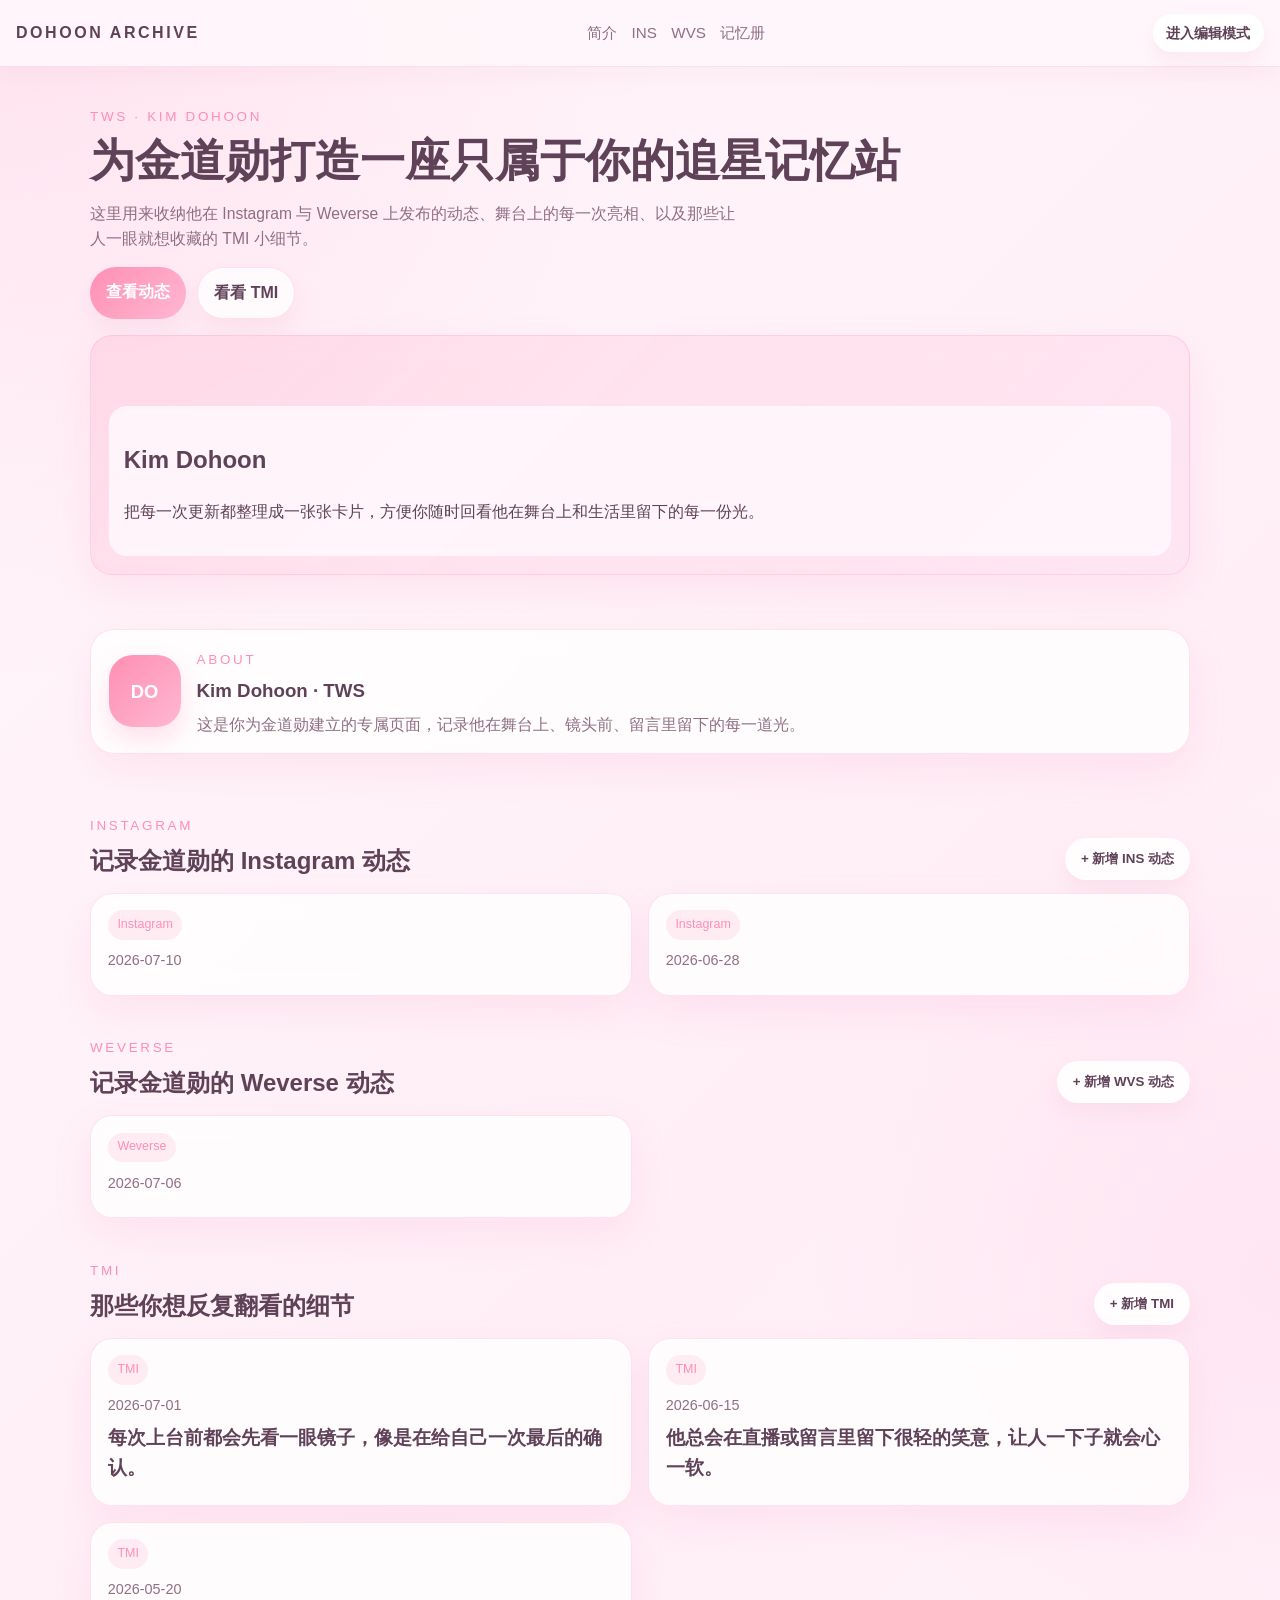
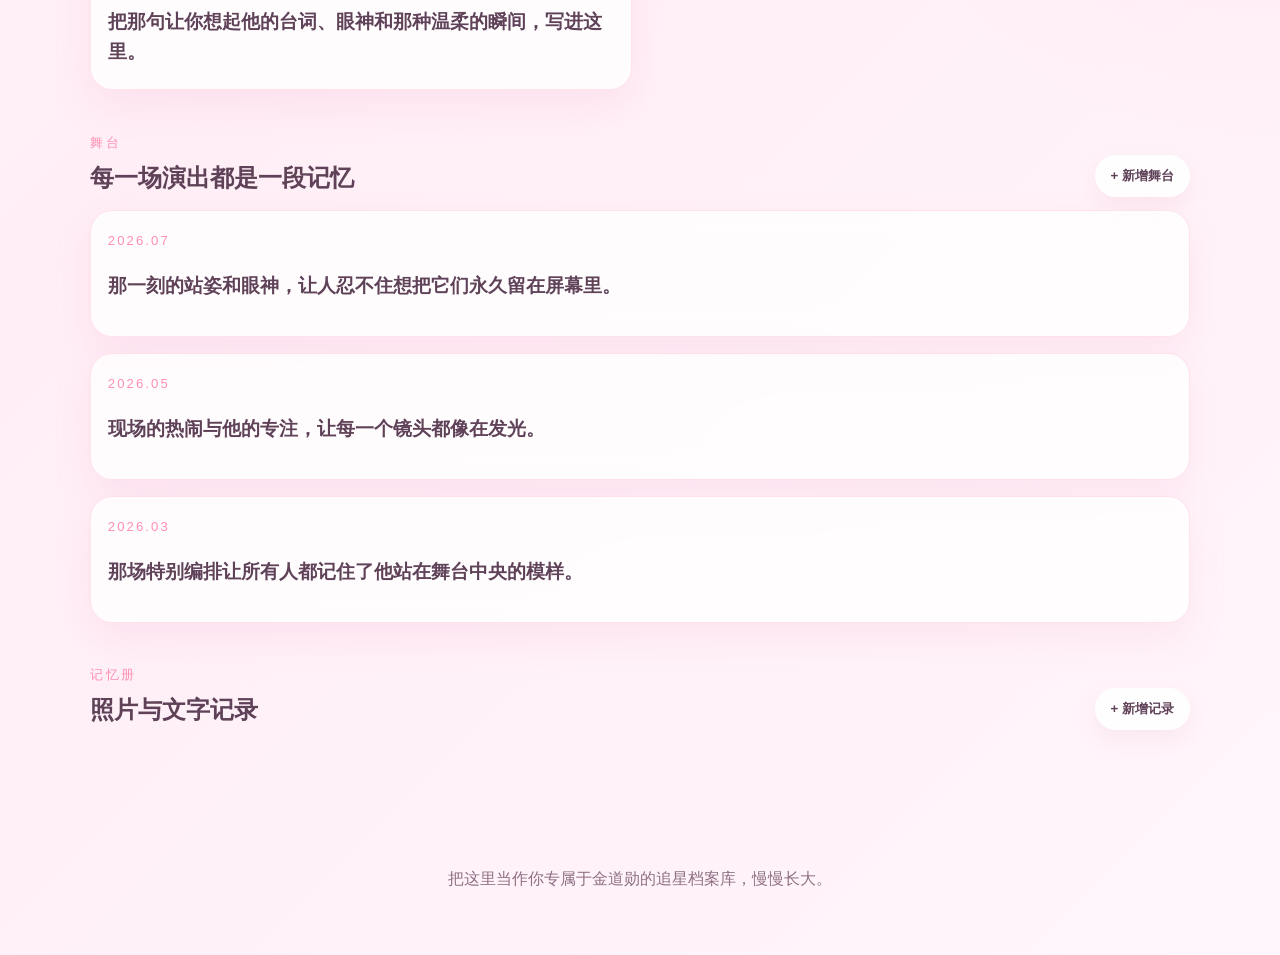
==== index.html @ 6f2866a9 "Add files via upload" ====
<!DOCTYPE html>
<html lang="zh-CN">
  <head>
    <meta charset="UTF-8" />
    <meta name="viewport" content="width=device-width, initial-scale=1.0" />
    <title>Dohoon Archive</title>
    <meta
      name="description"
      content="TWS 金道勋的专属记忆站，记录他的 Instagram、Weverse 动态、TMI 和舞台瞬间。"
    />
    <link rel="stylesheet" href="styles.css" />
  </head>
  <body>
    <header class="topbar">
      <a class="brand" href="#home">DOHOON ARCHIVE</a>
      <nav class="nav-links" aria-label="主导航">
        <a href="#about">简介</a>
        <a href="#ins-posts">INS</a>
        <a href="#wvs-posts">WVS</a>
        <a href="#records">记忆册</a>
      </nav>
      <div class="header-actions">
        <button id="edit-toggle" class="btn small" type="button">进入编辑模式</button>
      </div>
    </header>

    <main id="home">
      <section class="hero">
        <div class="hero-copy">
          <p class="eyebrow" data-edit-key="eyebrow">TWS · Kim Dohoon</p>
          <h1 data-edit-key="heroTitle">为金道勋打造一座只属于你的追星记忆站</h1>
          <p class="hero-text" data-edit-key="heroText">
            这里用来收纳他在 Instagram 与 Weverse 上发布的动态、舞台上的每一次亮相、以及那些让人一眼就想收藏的 TMI 小细节。
          </p>
          <div class="hero-actions">
            <a href="#ins-posts" class="btn btn-primary">查看动态</a>
            <a href="#tmi" class="btn btn-secondary">看看 TMI</a>
          </div>
        </div>
        <div class="hero-card">
          <div class="hero-card-inner">
            <h2 data-edit-key="heroCardTitle">Kim Dohoon</h2>
            <p data-edit-key="heroCardText">把每一次更新都整理成一张张卡片，方便你随时回看他在舞台上和生活里留下的每一份光。</p>
          </div>
        </div>
      </section>

      <section class="section about-section" id="about">
        <article class="about-card" data-type="about" data-index="0">
          <div class="avatar-shell"><span>DO</span></div>
          <div class="about-content">
            <p class="eyebrow">ABOUT</p>
            <h3 data-edit-key="aboutTitle">Kim Dohoon · TWS</h3>
            <p class="about-text" data-edit-key="aboutText">
              这是你为金道勋建立的专属页面，记录他在舞台上、镜头前、留言里留下的每一道光。
            </p>
          </div>
        </article>
      </section>

      <section class="section" id="ins-posts">
        <div class="section-header">
          <div>
            <p class="eyebrow">Instagram</p>
            <h2 data-edit-key="insPostsTitle">记录金道勋的 Instagram 动态</h2>
          </div>
          <button id="add-ins-post-btn" class="mini-btn" type="button">+ 新增 INS 动态</button>
        </div>
        <div id="ins-feed-list" class="card-grid"></div>
      </section>

      <section class="section" id="wvs-posts">
        <div class="section-header">
          <div>
            <p class="eyebrow">Weverse</p>
            <h2 data-edit-key="wvsPostsTitle">记录金道勋的 Weverse 动态</h2>
          </div>
          <button id="add-wvs-post-btn" class="mini-btn" type="button">+ 新增 WVS 动态</button>
        </div>
        <div id="wvs-feed-list" class="card-grid"></div>
      </section>

      <section class="section" id="tmi">
        <div class="section-header">
          <div>
            <p class="eyebrow">TMI</p>
            <h2 data-edit-key="tmiTitle">那些你想反复翻看的细节</h2>
          </div>
          <button id="add-tmi-btn" class="mini-btn" type="button">+ 新增 TMI</button>
        </div>
        <div id="tmi-list" class="card-grid"></div>
      </section>

      <section class="section" id="stage">
        <div class="section-header">
          <div>
            <p class="eyebrow">舞台</p>
            <h2 data-edit-key="stageTitle">每一场演出都是一段记忆</h2>
          </div>
          <button id="add-stage-btn" class="mini-btn" type="button">+ 新增舞台</button>
        </div>
        <div id="stage-list" class="timeline"></div>
      </section>

      <section class="section" id="records">
        <div class="section-header">
          <div>
            <p class="eyebrow">记忆册</p>
            <h2 data-edit-key="recordsTitle">照片与文字记录</h2>
          </div>
          <button id="toggle-record-form-btn" class="mini-btn" type="button">+ 新增记录</button>
        </div>

        <div id="record-form" class="record-form">
          <textarea id="record-text" class="record-textarea" rows="4" placeholder="写下你想记住的文字"></textarea>
          <input id="record-image" class="record-input" type="file" accept="image/*" multiple />
          <button id="save-record-btn" class="btn primary" type="button">保存记录</button>
        </div>

        <div id="records-list" class="record-list"></div>
      </section>
    </main>

    <footer class="footer">
      <p>把这里当作你专属于金道勋的追星档案库，慢慢长大。</p>
    </footer>

    <!-- 详情模态框 -->
    <div id="detail-modal" class="modal">
      <div class="modal-overlay"></div>
      <div class="modal-container">
        <div class="modal-header">
          <h2 id="modal-title"></h2>
          <button id="modal-close" class="modal-close-btn" type="button">&times;</button>
        </div>
        <div class="modal-body" id="modal-body"></div>
        <div class="modal-footer" id="modal-footer">
          <button id="modal-delete-btn" class="btn btn-secondary" type="button" onclick="handleModalDelete()">删除</button>
          <button id="modal-save-btn" class="btn btn-primary" type="button" onclick="handleModalSave()">保存</button>
        </div>
      </div>
    </div>

    <!-- 图片灯箱 -->
    <div id="image-lightbox" class="lightbox">
      <div class="lightbox-overlay"></div>
      <button id="lightbox-close" class="lightbox-close" type="button">&times;</button>
      <button id="lightbox-prev" class="lightbox-nav" type="button" style="left:1rem;">←</button>
      <button id="lightbox-next" class="lightbox-nav" type="button" style="right:1rem;">→</button>
      <div class="lightbox-actions">
        <span id="lightbox-counter" style="color:#fff;font-size:0.85rem;"></span>
        <a id="lightbox-download" class="btn btn-secondary" download="image.png" href="#">↓ 保存原图</a>
      </div>
      <img id="lightbox-img" src="" alt="" />
    </div>

    <script src="script.js"></script>
  </body>
</html>
---- styles.css ----
:root {
  color-scheme: light;
  --bg: #fff7fb;
  --panel: rgba(255, 255, 255, 0.8);
  --text: #5f4258;
  --muted: #8f6f84;
  --accent: #ff8fb3;
  --accent-2: #ffb7d2;
  --border: rgba(255, 143, 179, 0.24);
  --shadow: 0 16px 36px rgba(245, 153, 196, 0.16);
}

* {
  box-sizing: border-box;
}

html {
  scroll-behavior: smooth;
}

body {
  margin: 0;
  font-family: "Segoe UI", "Microsoft YaHei", Arial, sans-serif;
  background:
    radial-gradient(circle at top left, rgba(255, 190, 218, 0.35), transparent 24%),
    radial-gradient(circle at right center, rgba(255, 218, 236, 0.5), transparent 26%),
    linear-gradient(135deg, #fff7fb 0%, #ffeef6 50%, #fff6fb 100%);
  color: var(--text);
  line-height: 1.6;
  min-height: 100vh;
}

img {
  max-width: 100%;
  display: block;
}

.topbar {
  position: sticky;
  top: 0;
  z-index: 20;
  display: flex;
  justify-content: space-between;
  align-items: center;
  padding: 0.9rem 1rem;
  backdrop-filter: blur(18px);
  background: rgba(255, 247, 251, 0.9);
  border-bottom: 1px solid var(--border);
  box-shadow: 0 8px 24px rgba(229, 170, 200, 0.12);
}

.brand {
  font-size: 1rem;
  font-weight: 700;
  text-decoration: none;
  color: var(--text);
  letter-spacing: 0.16em;
  text-transform: uppercase;
}

.header-actions {
  display: flex;
  gap: 0.6rem;
  align-items: center;
  flex-wrap: wrap;
}

.nav-links {
  display: flex;
  gap: 0.9rem;
  align-items: center;
  flex-wrap: wrap;
}

.nav-links a {
  color: var(--muted);
  text-decoration: none;
  font-size: 0.95rem;
}

.nav-links a:hover {
  color: var(--accent);
}

main {
  width: min(1100px, calc(100% - 1.2rem));
  margin: 0 auto;
  padding: 1rem 0 3.5rem;
}

.hero {
  display: grid;
  grid-template-columns: 1.25fr 0.75fr;
  gap: 1rem;
  align-items: center;
  padding: 1.2rem 0 1.8rem;
}

.hero-copy h1 {
  font-size: clamp(1.8rem, 4.5vw, 2.8rem);
  line-height: 1.1;
  margin: 0.2rem 0 0.8rem;
}

.hero-text {
  color: var(--muted);
  max-width: 650px;
  font-size: 0.98rem;
}

.eyebrow {
  display: inline-block;
  margin: 0 0 0.35rem;
  color: var(--accent);
  font-size: 0.84rem;
  letter-spacing: 0.2em;
  text-transform: uppercase;
}

.hero-actions {
  display: flex;
  gap: 0.7rem;
  margin-top: 1rem;
  flex-wrap: wrap;
}

.btn,
.mini-btn {
  border: 0;
  cursor: pointer;
  display: inline-block;
  padding: 0.75rem 1rem;
  border-radius: 999px;
  text-decoration: none;
  font-weight: 600;
  transition: transform 0.2s ease, box-shadow 0.2s ease;
  color: var(--text);
  background: rgba(255, 255, 255, 0.9);
  box-shadow: 0 10px 20px rgba(232, 161, 194, 0.16);
}

.btn:hover,
.mini-btn:hover {
  transform: translateY(-2px);
}

.btn.primary,
.btn-primary {
  background: linear-gradient(135deg, var(--accent), var(--accent-2));
  color: white;
}

.btn.secondary,
.btn-secondary {
  background: rgba(255, 255, 255, 0.75);
  border: 1px solid var(--border);
}

.btn.small {
  padding: 0.58rem 0.85rem;
  font-size: 0.9rem;
}

.hero-card,
.card,
.timeline-item,
.record-card,
.record-form {
  border: 1px solid var(--border);
  border-radius: 22px;
  background: var(--panel);
  box-shadow: var(--shadow);
  backdrop-filter: blur(14px);
}

.hero-card {
  padding: 1.1rem;
  min-height: 240px;
  display: flex;
  align-items: end;
  background: linear-gradient(135deg, rgba(255, 143, 179, 0.2), rgba(255, 201, 227, 0.25));
}

.hero-card-inner {
  padding: 0.95rem;
  border-radius: 18px;
  background: rgba(255, 247, 251, 0.9);
  width: 100%;
}

.status,
.status-pill {
  color: var(--accent);
  font-size: 0.78rem;
  letter-spacing: 0.16em;
  text-transform: uppercase;
}

.section {
  padding: 1.2rem 0;
}

.about-section {
  margin: 0.4rem 0 1.2rem;
}

.about-card {
  border: 1px solid var(--border);
  border-radius: 24px;
  background: var(--panel);
  box-shadow: var(--shadow);
  backdrop-filter: blur(14px);
  padding: 1rem 1.1rem;
}

.about-card {
  display: flex;
  gap: 1rem;
  align-items: center;
}

.avatar-shell {
  width: 72px;
  height: 72px;
  border-radius: 24px;
  display: grid;
  place-items: center;
  font-weight: 700;
  font-size: 1.15rem;
  color: white;
  background: linear-gradient(135deg, var(--accent), var(--accent-2));
  box-shadow: 0 12px 24px rgba(255, 143, 179, 0.25);
}

.about-content h3 {
  margin: 0 0 0.35rem;
}

.about-text {
  margin: 0;
  color: var(--muted);
}

.section-header {
  display: flex;
  justify-content: space-between;
  align-items: end;
  margin-bottom: 0.8rem;
  gap: 0.8rem;
}

.section-header h2 {
  margin: 0;
}

.card-grid {
  display: grid;
  grid-template-columns: repeat(3, minmax(0, 1fr));
  gap: 1rem;
}

.card {
  padding: 1rem 1.05rem;
}

.card h3 {
  margin-top: 0;
  margin-bottom: 0.4rem;
}

.card p {
  margin: 0;
  color: var(--muted);
}

.post-label {
  display: inline-block;
  margin-bottom: 0.6rem;
  padding: 0.3rem 0.6rem;
  border-radius: 999px;
  font-size: 0.78rem;
  background: rgba(255, 143, 179, 0.15);
  color: var(--accent);
}

.post-meta {
  color: var(--muted);
  font-size: 0.9rem;
  margin-bottom: 0.35rem;
}

.timeline {
  display: grid;
  gap: 1rem;
}

.timeline-item {
  padding: 1rem 1.05rem;
}

.timeline-date {
  color: var(--accent);
  font-size: 0.82rem;
  letter-spacing: 0.16em;
  text-transform: uppercase;
}

.record-form {
  display: none;
  flex-direction: column;
  gap: 0.7rem;
  padding: 0.9rem;
  margin-bottom: 0.8rem;
}

.record-form.active {
  display: flex;
}

.record-input,
.record-textarea {
  width: 100%;
  border: 1px solid var(--border);
  border-radius: 14px;
  padding: 0.7rem 0.8rem;
  font: inherit;
  color: var(--text);
  background: rgba(255, 255, 255, 0.82);
}

.record-textarea {
  min-height: 90px;
  resize: vertical;
}

.record-list {
  display: grid;
  gap: 0.9rem;
}

.record-card {
  padding: 0.9rem;
  display: flex;
  flex-direction: column;
  gap: 0.7rem;
}

.record-card img {
  width: 100%;
  height: 220px;
  object-fit: cover;
  border-radius: 16px;
}

.record-placeholder {
  width: 100%;
  height: 220px;
  border-radius: 16px;
  display: grid;
  place-items: center;
  background: linear-gradient(135deg, rgba(255, 143, 179, 0.16), rgba(255, 218, 235, 0.24));
  color: var(--muted);
}

.record-meta {
  color: var(--muted);
  font-size: 0.85rem;
}

.footer {
  padding: 2rem 1rem 3rem;
  text-align: center;
  color: var(--muted);
}

.edit-mode [contenteditable="true"] {
  outline: 1px dashed rgba(255, 143, 179, 0.45);
  border-radius: 10px;
  padding: 0.2rem 0.35rem;
  background: rgba(255, 255, 255, 0.45);
}

/* ===== 卡片可点击 & 悬浮 ===== */
.card,
.timeline-item,
.record-card,
.about-card {
  position: relative;
  cursor: pointer;
  touch-action: manipulation;
  -webkit-tap-highlight-color: transparent;
  transition: transform 0.2s ease, box-shadow 0.2s ease;
}

/* 卡片内图片不拦截点击 */
.card-thumb,
.card img,
.timeline-item img,
.record-card img {
  pointer-events: none;
}

.card:hover,
.timeline-item:hover,
.record-card:hover,
.about-card:hover {
  transform: translateY(-3px);
  box-shadow: 0 20px 40px rgba(245, 153, 196, 0.22);
}

/* 卡片内缩略图 */
.card-thumb {
  width: 100%;
  height: 140px;
  object-fit: cover;
  border-radius: 14px;
  margin-bottom: 0.6rem;
}

/* 卡片内链接标记 */
.card-link-badge {
  display: inline-flex;
  align-items: center;
  gap: 0.3rem;
  color: var(--accent);
  font-size: 0.8rem;
  margin-top: 0.35rem;
}

/* ===== 模态框 ===== */
.modal {
  display: none;
  position: fixed;
  inset: 0;
  z-index: 1000;
  align-items: center;
  justify-content: center;
}

.modal.active {
  display: flex;
}

.modal-overlay {
  position: absolute;
  inset: 0;
  background: rgba(90, 60, 80, 0.35);
  z-index: 0;
}

.modal-container {
  position: relative;
  z-index: 1;
  width: min(600px, calc(100vw - 2rem));
  max-height: 85vh;
  overflow-y: auto;
  -webkit-overflow-scrolling: touch;
  background: var(--panel);
  border: 1px solid var(--border);
  border-radius: 24px;
  box-shadow: 0 24px 56px rgba(180, 120, 150, 0.3);
  padding: 1.5rem 1.6rem;
  animation: modalIn 0.25s ease;
}

@keyframes modalIn {
  from {
    opacity: 0;
    transform: translateY(24px);
  }
  to {
    opacity: 1;
    transform: translateY(0);
  }
}

.modal-header {
  display: flex;
  justify-content: space-between;
  align-items: center;
  margin-bottom: 1.1rem;
}

.modal-header h2 {
  margin: 0;
  font-size: 1.25rem;
}

.modal-close-btn {
  width: 36px;
  height: 36px;
  border: 0;
  border-radius: 50%;
  background: rgba(255, 143, 179, 0.12);
  color: var(--text);
  font-size: 1.3rem;
  cursor: pointer;
  display: grid;
  place-items: center;
  transition: background 0.15s;
}

.modal-close-btn:hover {
  background: rgba(255, 143, 179, 0.25);
}

.modal-body {
  display: flex;
  flex-direction: column;
  gap: 0.85rem;
}

.modal-field {
  display: flex;
  flex-direction: column;
  gap: 0.3rem;
}

.modal-field label {
  font-size: 0.82rem;
  font-weight: 600;
  color: var(--muted);
  text-transform: uppercase;
  letter-spacing: 0.06em;
}

.modal-field input,
.modal-field textarea,
.modal-field select {
  width: 100%;
  border: 1px solid var(--border);
  border-radius: 12px;
  padding: 0.65rem 0.8rem;
  font: inherit;
  font-size: 0.95rem;
  color: var(--text);
  background: rgba(255, 255, 255, 0.82);
  transition: border-color 0.15s;
}

.modal-field input:focus,
.modal-field textarea:focus {
  outline: none;
  border-color: var(--accent);
}

.modal-field textarea {
  min-height: 90px;
  resize: vertical;
}

.modal-field .field-value {
  padding: 0.5rem 0;
  color: var(--text);
  line-height: 1.7;
}

.modal-field .field-value a {
  color: var(--accent);
  word-break: break-all;
}

.modal-image-preview {
  width: 100%;
  max-height: 320px;
  object-fit: cover;
  border-radius: 16px;
  margin-top: 0.3rem;
}

.modal-image-placeholder {
  width: 100%;
  height: 140px;
  border-radius: 16px;
  display: grid;
  place-items: center;
  background: linear-gradient(135deg, rgba(255, 143, 179, 0.1), rgba(255, 218, 235, 0.18));
  color: var(--muted);
  font-size: 0.9rem;
}

.modal-footer {
  display: flex;
  justify-content: flex-end;
  gap: 0.8rem;
  margin-top: 1.3rem;
  padding: 1rem 0 0.5rem;
  border-top: 1px solid var(--border);
  position: sticky;
  bottom: 0;
  background: var(--panel);
  z-index: 2;
}

.modal-footer .btn {
  min-height: 44px;
  min-width: 80px;
  font-size: 1rem;
  touch-action: manipulation;
}

.modal-footer.hidden {
  display: none;
}
  .hero,
  .about-section {
    grid-template-columns: 1fr;
  }

  .card-grid {
    grid-template-columns: repeat(2, minmax(0, 1fr));
  }
}

@media (max-width: 640px) {
  .topbar,
  .section-header {
    flex-direction: column;
    align-items: flex-start;
  }

  .header-actions,
  .hero-actions {
    width: 100%;
  }

  .nav-links {
    width: 100%;
    justify-content: space-between;
  }

  .card-grid {
    grid-template-columns: 1fr;
  }

  .about-card {
    flex-direction: column;
    align-items: flex-start;
  }

  .record-card img,
  .record-placeholder {
    height: 180px;
  }
}

/* 卡片图片计数 */
.img-count {
  position: absolute;
  top: 0.5rem;
  right: 0.5rem;
  background: rgba(0,0,0,0.55);
  color: #fff;
  font-size: 0.72rem;
  padding: 0.2rem 0.55rem;
  border-radius: 999px;
  z-index: 2;
}

/* ===== 图片轮播 ===== */
.carousel {
  position: relative;
  overflow: hidden;
  border-radius: 16px;
  margin-bottom: 0.3rem;
}

.carousel-track {
  display: flex;
  transition: transform 0.3s ease;
}

.carousel-slide {
  min-width: 100%;
  max-height: 400px;
  object-fit: contain;
  background: rgba(0,0,0,0.03);
  cursor: zoom-in;
}

.carousel-controls {
  display: flex;
  align-items: center;
  justify-content: center;
  gap: 0.8rem;
  padding: 0.5rem 0;
}

.carousel-btn {
  background: var(--panel);
  border: 1px solid var(--border);
  border-radius: 50%;
  width: 32px;
  height: 32px;
  cursor: pointer;
  font-size: 1rem;
  display: grid;
  place-items: center;
  color: var(--text);
}

.carousel-btn:hover {
  background: var(--accent);
  color: #fff;
}

.carousel-dots {
  display: flex;
  gap: 0.4rem;
}

.carousel-dot {
  width: 8px;
  height: 8px;
  border-radius: 50%;
  background: var(--border);
  cursor: pointer;
  transition: background 0.2s;
}

.carousel-dot.active {
  background: var(--accent);
}

.carousel-counter {
  text-align: center;
  font-size: 0.8rem;
  color: var(--muted);
  padding-bottom: 0.3rem;
}

/* 编辑模式 — 已有图片缩略图 */
.modal-existing-imgs {
  display: flex;
  flex-wrap: wrap;
  gap: 0.5rem;
  margin-top: 0.3rem;
}

.existing-img-wrap {
  position: relative;
  width: 80px;
  height: 80px;
  border-radius: 10px;
  overflow: hidden;
}

.existing-thumb {
  width: 100%;
  height: 100%;
  object-fit: cover;
}

.remove-img-btn {
  position: absolute;
  top: -2px;
  right: -2px;
  width: 22px;
  height: 22px;
  border-radius: 50%;
  background: rgba(255,60,60,0.85);
  color: #fff;
  border: 0;
  font-size: 0.85rem;
  cursor: pointer;
  display: grid;
  place-items: center;
  line-height: 1;
}

/* ===== 图片灯箱 ===== */
.lightbox {
  display: none;
  position: fixed;
  inset: 0;
  z-index: 2000;
  align-items: center;
  justify-content: center;
}

.lightbox.active {
  display: flex;
}

.lightbox-overlay {
  position: absolute;
  inset: 0;
  background: rgba(0, 0, 0, 0.85);
  cursor: pointer;
}

.lightbox img {
  position: relative;
  max-width: 90vw;
  max-height: 85vh;
  object-fit: contain;
  border-radius: 12px;
  z-index: 1;
}

.lightbox-close {
  position: absolute;
  top: 1rem;
  right: 1.5rem;
  z-index: 2;
  background: rgba(255, 255, 255, 0.15);
  border: 0;
  color: #fff;
  font-size: 2rem;
  width: 44px;
  height: 44px;
  border-radius: 50%;
  cursor: pointer;
  display: grid;
  place-items: center;
}

.lightbox-close:hover {
  background: rgba(255, 255, 255, 0.3);
}

.lightbox-actions {
  position: absolute;
  bottom: 1.5rem;
  z-index: 2;
  display: flex;
  gap: 0.5rem;
}

.lightbox-actions .btn {
  font-size: 0.85rem;
  padding: 0.5rem 1rem;
  color: #fff;
  background: rgba(255, 255, 255, 0.15);
  border: 1px solid rgba(255, 255, 255, 0.25);
}

.lightbox-actions .btn:hover {
  background: rgba(255, 255, 255, 0.3);
}

.lightbox-nav {
  position: absolute;
  top: 50%;
  transform: translateY(-50%);
  z-index: 2;
  background: rgba(255, 255, 255, 0.12);
  border: 0;
  color: #fff;
  font-size: 1.6rem;
  width: 44px;
  height: 44px;
  border-radius: 50%;
  cursor: pointer;
  display: grid;
  place-items: center;
}

.lightbox-nav:hover {
  background: rgba(255, 255, 255, 0.3);
}

/* 模态框图片可点击 */
.modal-image-preview {
  cursor: zoom-in;
  transition: opacity 0.15s;
}

.modal-image-preview:hover {
  opacity: 0.85;
}
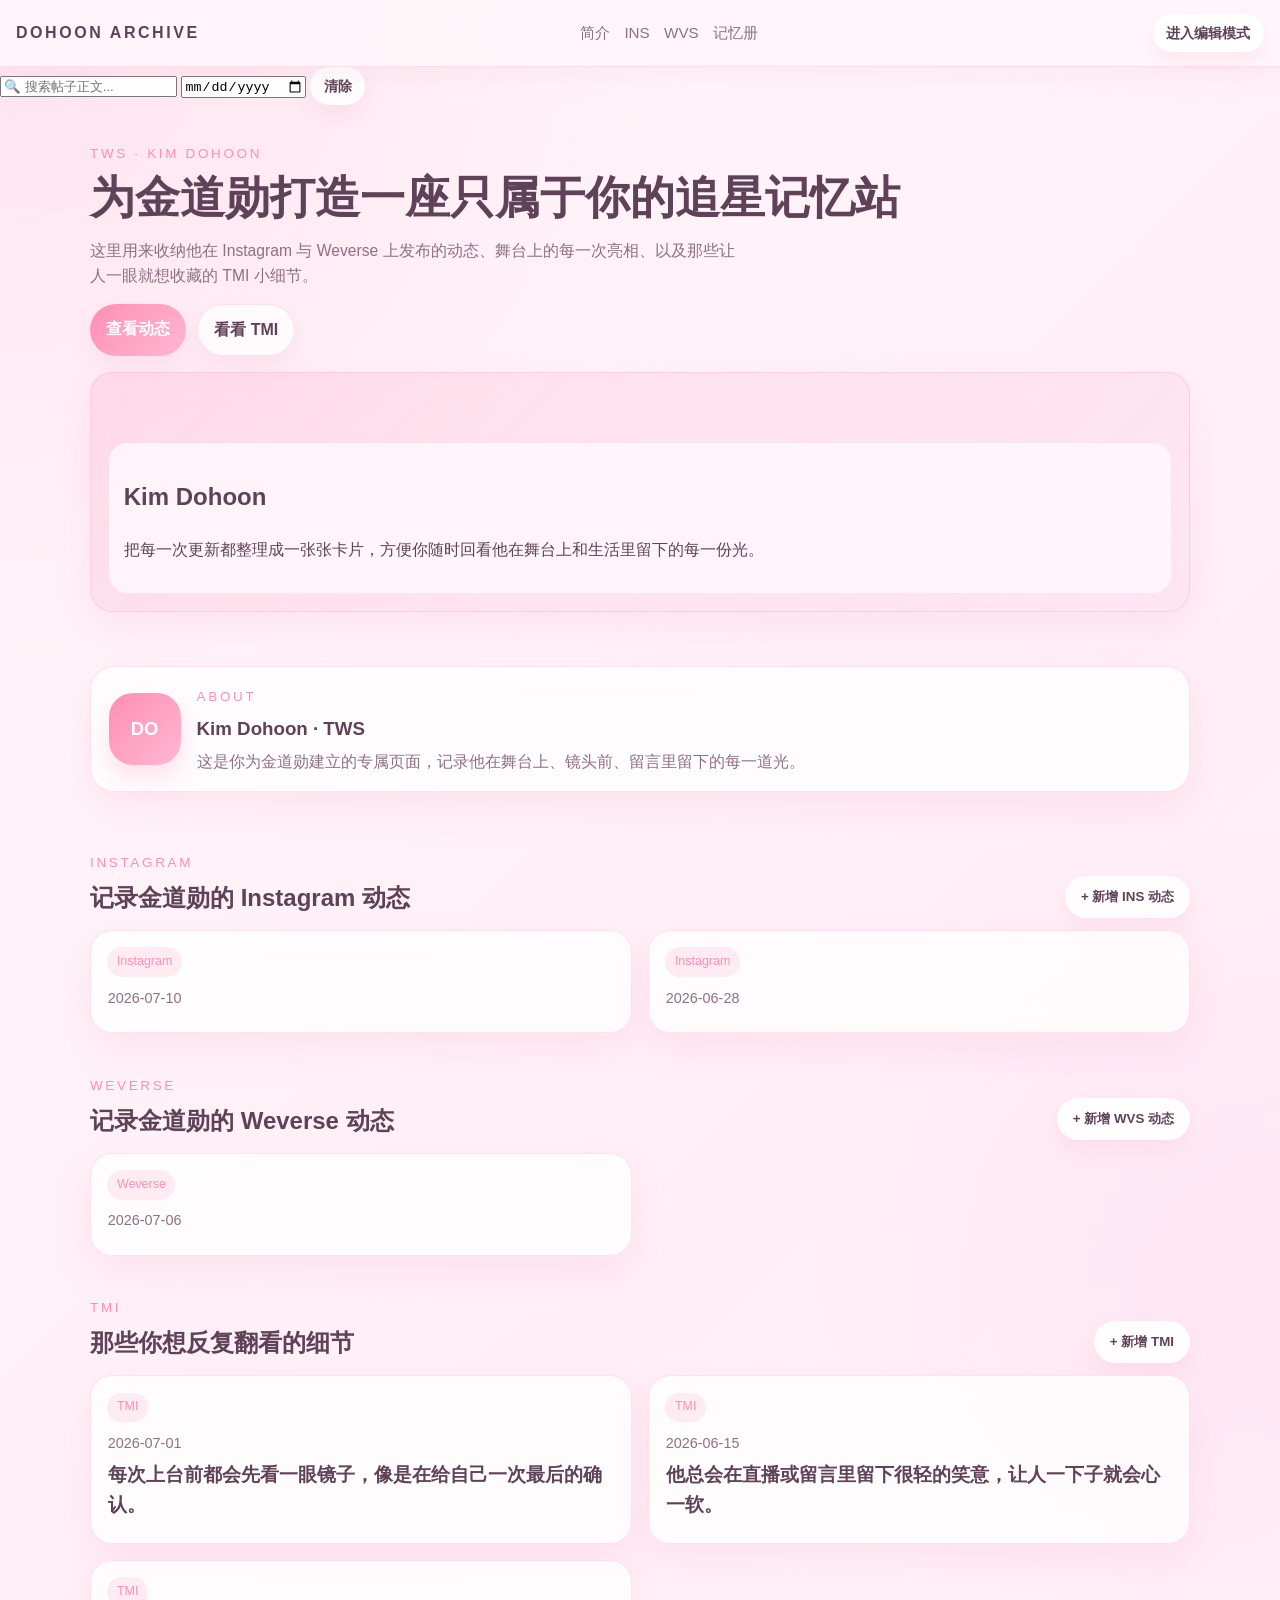
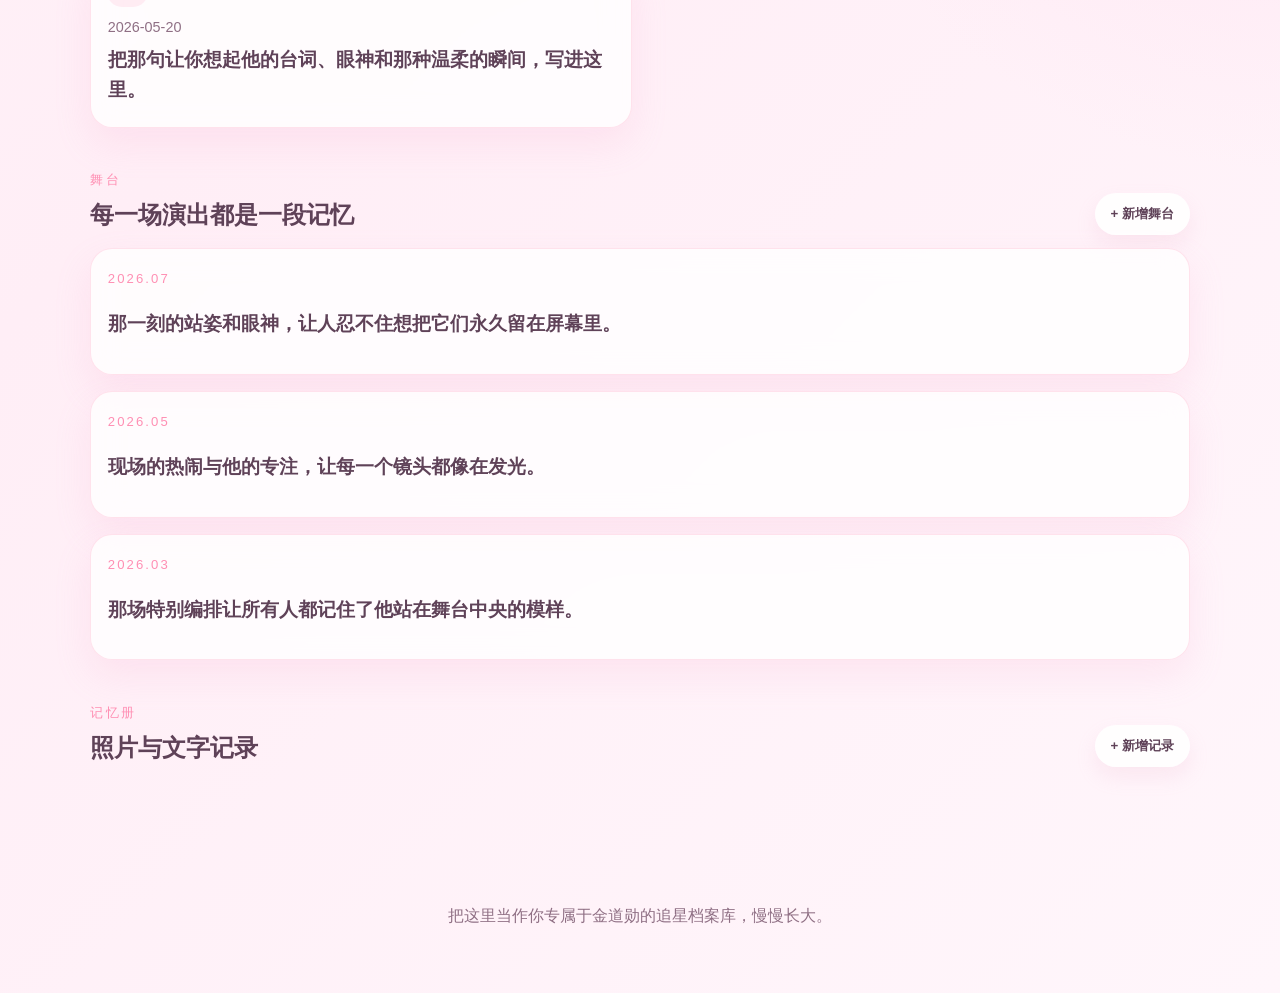
==== commit 359de856: "index.html" ====
--- a/index.html
+++ b/index.html
@@ -14,15 +14,24 @@
     <header class="topbar">
       <a class="brand" href="#home">DOHOON ARCHIVE</a>
       <nav class="nav-links" aria-label="主导航">
-        <a href="#about">简介</a>
-        <a href="#ins-posts">INS</a>
-        <a href="#wvs-posts">WVS</a>
-        <a href="#records">记忆册</a>
+        <a class="nav-fixed" href="#about">简介</a>
+        <a class="nav-fixed" href="#ins-posts">INS</a>
+        <a class="nav-fixed" href="#wvs-posts">WVS</a>
+        <a class="nav-fixed" href="#records">记忆册</a>
+        <span id="nav-custom"></span>
       </nav>
       <div class="header-actions">
         <button id="edit-toggle" class="btn small" type="button">进入编辑模式</button>
       </div>
     </header>
+
+    <div class="search-bar">
+      <div class="search-inner">
+        <input type="text" id="search-input" class="search-input" placeholder="🔍 搜索帖子正文...">
+        <input type="date" id="search-date" class="search-date">
+        <button id="search-clear" class="btn small" type="button">清除</button>
+      </div>
+    </div>
 
     <main id="home">
       <section class="hero">
@@ -45,11 +54,11 @@
         </div>
       </section>
 
-      <section class="section about-section" id="about">
+      <section class="section about-section" id="about" data-section-key="about">
         <article class="about-card" data-type="about" data-index="0">
           <div class="avatar-shell"><span>DO</span></div>
           <div class="about-content">
-            <p class="eyebrow">ABOUT</p>
+            <p class="eyebrow" data-edit-key="aboutEyebrow">ABOUT</p>
             <h3 data-edit-key="aboutTitle">Kim Dohoon · TWS</h3>
             <p class="about-text" data-edit-key="aboutText">
               这是你为金道勋建立的专属页面，记录他在舞台上、镜头前、留言里留下的每一道光。
@@ -58,10 +67,10 @@
         </article>
       </section>
 
-      <section class="section" id="ins-posts">
+      <section class="section" id="ins-posts" data-section-key="insPosts">
         <div class="section-header">
           <div>
-            <p class="eyebrow">Instagram</p>
+            <p class="eyebrow" data-edit-key="insEyebrow">Instagram</p>
             <h2 data-edit-key="insPostsTitle">记录金道勋的 Instagram 动态</h2>
           </div>
           <button id="add-ins-post-btn" class="mini-btn" type="button">+ 新增 INS 动态</button>
@@ -69,10 +78,10 @@
         <div id="ins-feed-list" class="card-grid"></div>
       </section>
 
-      <section class="section" id="wvs-posts">
+      <section class="section" id="wvs-posts" data-section-key="wvsPosts">
         <div class="section-header">
           <div>
-            <p class="eyebrow">Weverse</p>
+            <p class="eyebrow" data-edit-key="wvsEyebrow">Weverse</p>
             <h2 data-edit-key="wvsPostsTitle">记录金道勋的 Weverse 动态</h2>
           </div>
           <button id="add-wvs-post-btn" class="mini-btn" type="button">+ 新增 WVS 动态</button>
@@ -80,10 +89,10 @@
         <div id="wvs-feed-list" class="card-grid"></div>
       </section>
 
-      <section class="section" id="tmi">
+      <section class="section" id="tmi" data-section-key="tmiItems">
         <div class="section-header">
           <div>
-            <p class="eyebrow">TMI</p>
+            <p class="eyebrow" data-edit-key="tmiEyebrow">TMI</p>
             <h2 data-edit-key="tmiTitle">那些你想反复翻看的细节</h2>
           </div>
           <button id="add-tmi-btn" class="mini-btn" type="button">+ 新增 TMI</button>
@@ -91,10 +100,10 @@
         <div id="tmi-list" class="card-grid"></div>
       </section>
 
-      <section class="section" id="stage">
+      <section class="section" id="stage" data-section-key="stageItems">
         <div class="section-header">
           <div>
-            <p class="eyebrow">舞台</p>
+            <p class="eyebrow" data-edit-key="stageEyebrow">舞台</p>
             <h2 data-edit-key="stageTitle">每一场演出都是一段记忆</h2>
           </div>
           <button id="add-stage-btn" class="mini-btn" type="button">+ 新增舞台</button>
@@ -102,10 +111,10 @@
         <div id="stage-list" class="timeline"></div>
       </section>
 
-      <section class="section" id="records">
+      <section class="section" id="records" data-section-key="records">
         <div class="section-header">
           <div>
-            <p class="eyebrow">记忆册</p>
+            <p class="eyebrow" data-edit-key="recordsEyebrow">记忆册</p>
             <h2 data-edit-key="recordsTitle">照片与文字记录</h2>
           </div>
           <button id="toggle-record-form-btn" class="mini-btn" type="button">+ 新增记录</button>
@@ -119,10 +128,18 @@
 
         <div id="records-list" class="record-list"></div>
       </section>
+
+      <!-- 自定义区块 -->
+      <div id="custom-sections"></div>
+
+      <!-- 新增区域按钮（编辑模式可见） -->
+      <div id="cs-actions" class="cs-actions" style="display:none;">
+        <button id="add-section-btn" class="btn btn-primary" type="button">+ 新增区域</button>
+      </div>
     </main>
 
     <footer class="footer">
-      <p>把这里当作你专属于金道勋的追星档案库，慢慢长大。</p>
+      <p data-edit-key="footerText">把这里当作你专属于金道勋的追星档案库，慢慢长大。</p>
     </footer>
 
     <!-- 详情模态框 -->
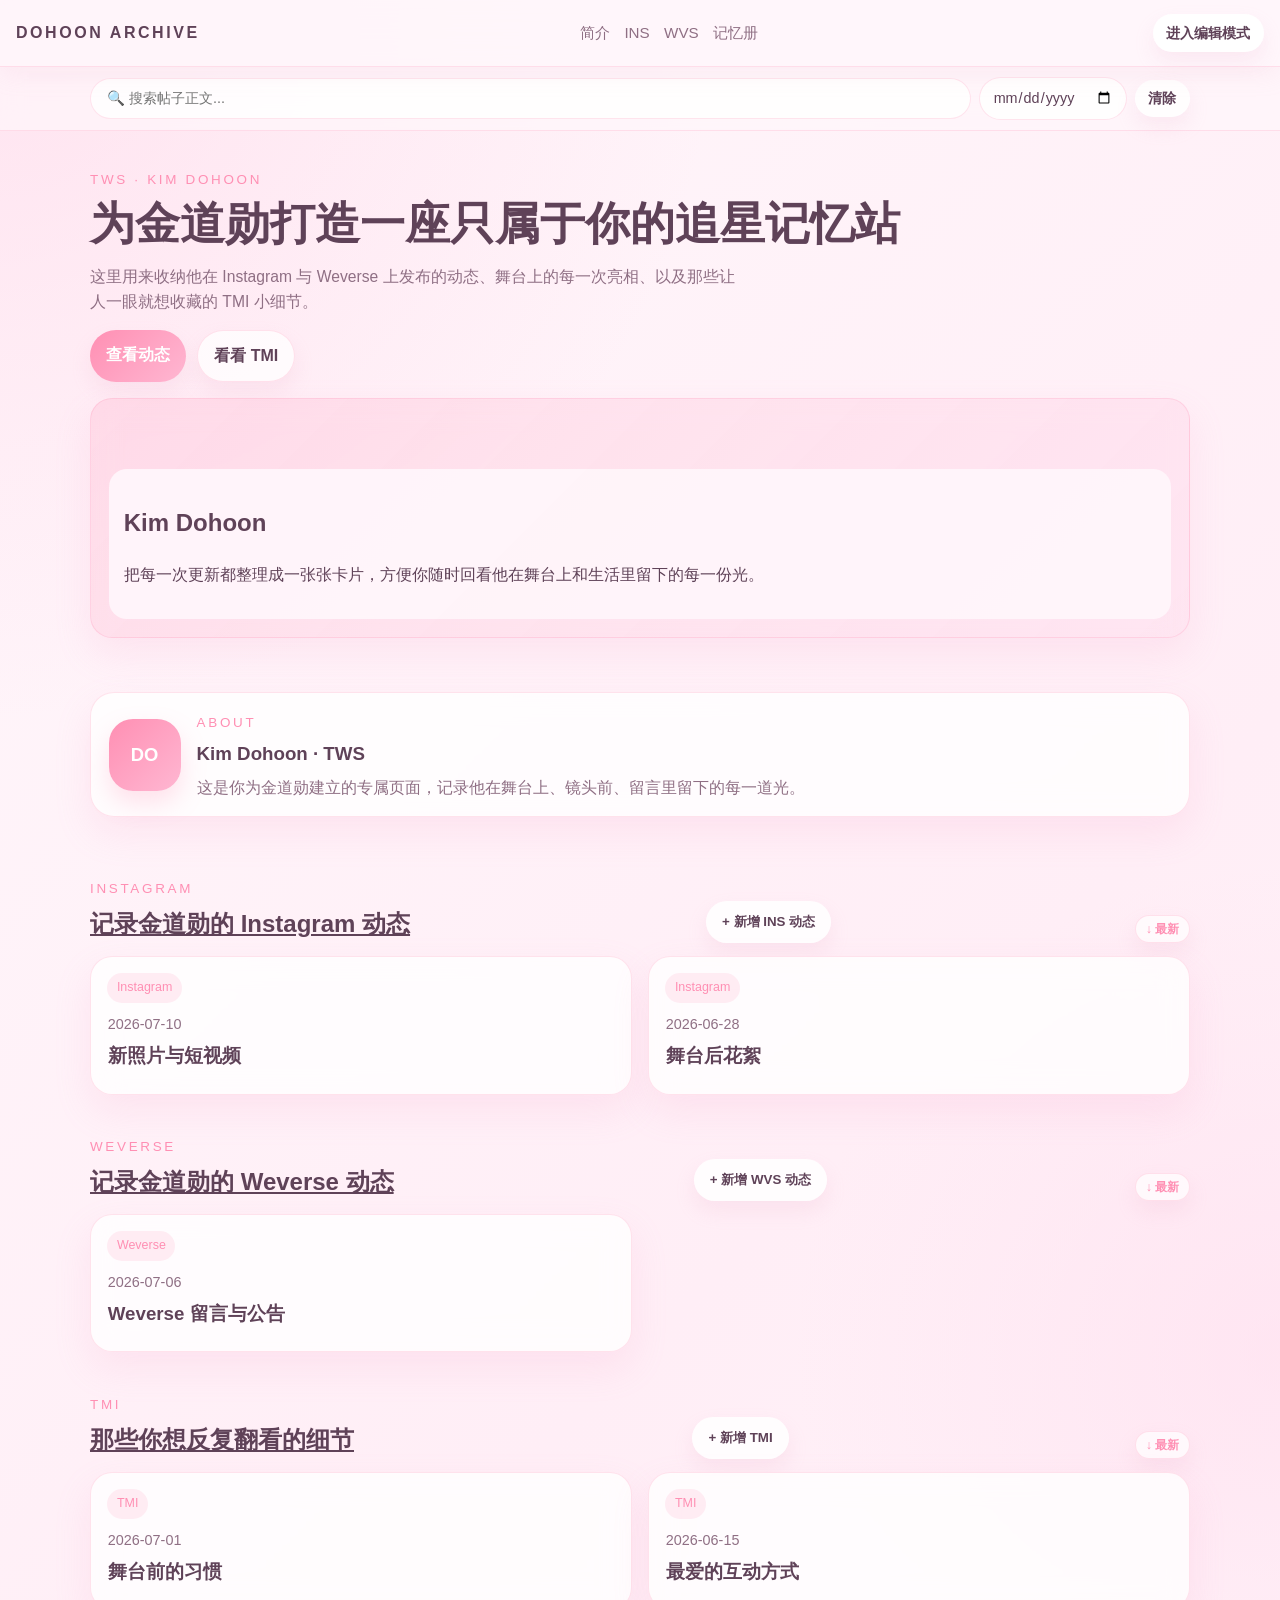
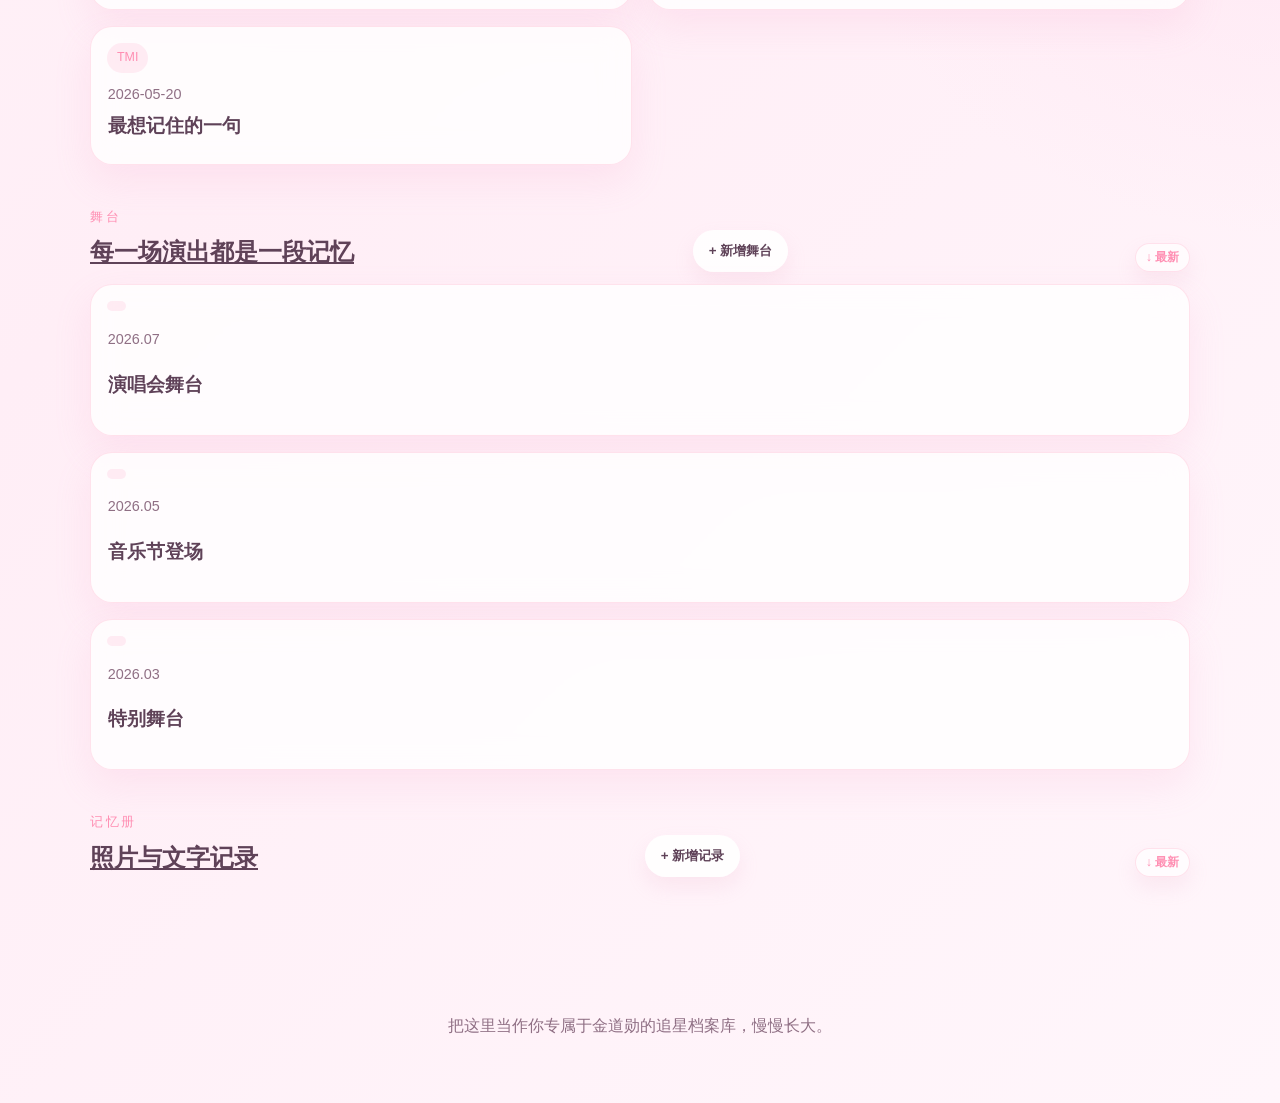
==== commit 38b5415c: "v3: search, sort, sections, posts page" ====
--- a/index.html
+++ b/index.html
@@ -1,176 +1,176 @@
-<!DOCTYPE html>
-<html lang="zh-CN">
-  <head>
-    <meta charset="UTF-8" />
-    <meta name="viewport" content="width=device-width, initial-scale=1.0" />
-    <title>Dohoon Archive</title>
-    <meta
-      name="description"
-      content="TWS 金道勋的专属记忆站，记录他的 Instagram、Weverse 动态、TMI 和舞台瞬间。"
-    />
-    <link rel="stylesheet" href="styles.css" />
-  </head>
-  <body>
-    <header class="topbar">
-      <a class="brand" href="#home">DOHOON ARCHIVE</a>
-      <nav class="nav-links" aria-label="主导航">
-        <a class="nav-fixed" href="#about">简介</a>
-        <a class="nav-fixed" href="#ins-posts">INS</a>
-        <a class="nav-fixed" href="#wvs-posts">WVS</a>
-        <a class="nav-fixed" href="#records">记忆册</a>
-        <span id="nav-custom"></span>
-      </nav>
-      <div class="header-actions">
-        <button id="edit-toggle" class="btn small" type="button">进入编辑模式</button>
-      </div>
-    </header>
-
-    <div class="search-bar">
-      <div class="search-inner">
-        <input type="text" id="search-input" class="search-input" placeholder="🔍 搜索帖子正文...">
-        <input type="date" id="search-date" class="search-date">
-        <button id="search-clear" class="btn small" type="button">清除</button>
-      </div>
-    </div>
-
-    <main id="home">
-      <section class="hero">
-        <div class="hero-copy">
-          <p class="eyebrow" data-edit-key="eyebrow">TWS · Kim Dohoon</p>
-          <h1 data-edit-key="heroTitle">为金道勋打造一座只属于你的追星记忆站</h1>
-          <p class="hero-text" data-edit-key="heroText">
-            这里用来收纳他在 Instagram 与 Weverse 上发布的动态、舞台上的每一次亮相、以及那些让人一眼就想收藏的 TMI 小细节。
-          </p>
-          <div class="hero-actions">
-            <a href="#ins-posts" class="btn btn-primary">查看动态</a>
-            <a href="#tmi" class="btn btn-secondary">看看 TMI</a>
-          </div>
-        </div>
-        <div class="hero-card">
-          <div class="hero-card-inner">
-            <h2 data-edit-key="heroCardTitle">Kim Dohoon</h2>
-            <p data-edit-key="heroCardText">把每一次更新都整理成一张张卡片，方便你随时回看他在舞台上和生活里留下的每一份光。</p>
-          </div>
-        </div>
-      </section>
-
-      <section class="section about-section" id="about" data-section-key="about">
-        <article class="about-card" data-type="about" data-index="0">
-          <div class="avatar-shell"><span>DO</span></div>
-          <div class="about-content">
-            <p class="eyebrow" data-edit-key="aboutEyebrow">ABOUT</p>
-            <h3 data-edit-key="aboutTitle">Kim Dohoon · TWS</h3>
-            <p class="about-text" data-edit-key="aboutText">
-              这是你为金道勋建立的专属页面，记录他在舞台上、镜头前、留言里留下的每一道光。
-            </p>
-          </div>
-        </article>
-      </section>
-
-      <section class="section" id="ins-posts" data-section-key="insPosts">
-        <div class="section-header">
-          <div>
-            <p class="eyebrow" data-edit-key="insEyebrow">Instagram</p>
-            <h2 data-edit-key="insPostsTitle">记录金道勋的 Instagram 动态</h2>
-          </div>
-          <button id="add-ins-post-btn" class="mini-btn" type="button">+ 新增 INS 动态</button>
-        </div>
-        <div id="ins-feed-list" class="card-grid"></div>
-      </section>
-
-      <section class="section" id="wvs-posts" data-section-key="wvsPosts">
-        <div class="section-header">
-          <div>
-            <p class="eyebrow" data-edit-key="wvsEyebrow">Weverse</p>
-            <h2 data-edit-key="wvsPostsTitle">记录金道勋的 Weverse 动态</h2>
-          </div>
-          <button id="add-wvs-post-btn" class="mini-btn" type="button">+ 新增 WVS 动态</button>
-        </div>
-        <div id="wvs-feed-list" class="card-grid"></div>
-      </section>
-
-      <section class="section" id="tmi" data-section-key="tmiItems">
-        <div class="section-header">
-          <div>
-            <p class="eyebrow" data-edit-key="tmiEyebrow">TMI</p>
-            <h2 data-edit-key="tmiTitle">那些你想反复翻看的细节</h2>
-          </div>
-          <button id="add-tmi-btn" class="mini-btn" type="button">+ 新增 TMI</button>
-        </div>
-        <div id="tmi-list" class="card-grid"></div>
-      </section>
-
-      <section class="section" id="stage" data-section-key="stageItems">
-        <div class="section-header">
-          <div>
-            <p class="eyebrow" data-edit-key="stageEyebrow">舞台</p>
-            <h2 data-edit-key="stageTitle">每一场演出都是一段记忆</h2>
-          </div>
-          <button id="add-stage-btn" class="mini-btn" type="button">+ 新增舞台</button>
-        </div>
-        <div id="stage-list" class="timeline"></div>
-      </section>
-
-      <section class="section" id="records" data-section-key="records">
-        <div class="section-header">
-          <div>
-            <p class="eyebrow" data-edit-key="recordsEyebrow">记忆册</p>
-            <h2 data-edit-key="recordsTitle">照片与文字记录</h2>
-          </div>
-          <button id="toggle-record-form-btn" class="mini-btn" type="button">+ 新增记录</button>
-        </div>
-
-        <div id="record-form" class="record-form">
-          <textarea id="record-text" class="record-textarea" rows="4" placeholder="写下你想记住的文字"></textarea>
-          <input id="record-image" class="record-input" type="file" accept="image/*" multiple />
-          <button id="save-record-btn" class="btn primary" type="button">保存记录</button>
-        </div>
-
-        <div id="records-list" class="record-list"></div>
-      </section>
-
-      <!-- 自定义区块 -->
-      <div id="custom-sections"></div>
-
-      <!-- 新增区域按钮（编辑模式可见） -->
-      <div id="cs-actions" class="cs-actions" style="display:none;">
-        <button id="add-section-btn" class="btn btn-primary" type="button">+ 新增区域</button>
-      </div>
-    </main>
-
-    <footer class="footer">
-      <p data-edit-key="footerText">把这里当作你专属于金道勋的追星档案库，慢慢长大。</p>
-    </footer>
-
-    <!-- 详情模态框 -->
-    <div id="detail-modal" class="modal">
-      <div class="modal-overlay"></div>
-      <div class="modal-container">
-        <div class="modal-header">
-          <h2 id="modal-title"></h2>
-          <button id="modal-close" class="modal-close-btn" type="button">&times;</button>
-        </div>
-        <div class="modal-body" id="modal-body"></div>
-        <div class="modal-footer" id="modal-footer">
-          <button id="modal-delete-btn" class="btn btn-secondary" type="button" onclick="handleModalDelete()">删除</button>
-          <button id="modal-save-btn" class="btn btn-primary" type="button" onclick="handleModalSave()">保存</button>
-        </div>
-      </div>
-    </div>
-
-    <!-- 图片灯箱 -->
-    <div id="image-lightbox" class="lightbox">
-      <div class="lightbox-overlay"></div>
-      <button id="lightbox-close" class="lightbox-close" type="button">&times;</button>
-      <button id="lightbox-prev" class="lightbox-nav" type="button" style="left:1rem;">←</button>
-      <button id="lightbox-next" class="lightbox-nav" type="button" style="right:1rem;">→</button>
-      <div class="lightbox-actions">
-        <span id="lightbox-counter" style="color:#fff;font-size:0.85rem;"></span>
-        <a id="lightbox-download" class="btn btn-secondary" download="image.png" href="#">↓ 保存原图</a>
-      </div>
-      <img id="lightbox-img" src="" alt="" />
-    </div>
-
-    <script src="script.js"></script>
-  </body>
-</html>
+<!DOCTYPE html>
+<html lang="zh-CN">
+  <head>
+    <meta charset="UTF-8" />
+    <meta name="viewport" content="width=device-width, initial-scale=1.0" />
+    <title>Dohoon Archive</title>
+    <meta
+      name="description"
+      content="TWS 金道勋的专属记忆站，记录他的 Instagram、Weverse 动态、TMI 和舞台瞬间。"
+    />
+    <link rel="stylesheet" href="styles.css" />
+  </head>
+  <body>
+    <header class="topbar">
+      <a class="brand" href="#home">DOHOON ARCHIVE</a>
+      <nav class="nav-links" aria-label="主导航">
+        <a class="nav-fixed" href="#about">简介</a>
+        <a class="nav-fixed" href="#ins-posts">INS</a>
+        <a class="nav-fixed" href="#wvs-posts">WVS</a>
+        <a class="nav-fixed" href="#records">记忆册</a>
+        <span id="nav-custom"></span>
+      </nav>
+      <div class="header-actions">
+        <button id="edit-toggle" class="btn small" type="button">进入编辑模式</button>
+      </div>
+    </header>
+
+    <div class="search-bar">
+      <div class="search-inner">
+        <input type="text" id="search-input" class="search-input" placeholder="🔍 搜索帖子正文...">
+        <input type="date" id="search-date" class="search-date">
+        <button id="search-clear" class="btn small" type="button">清除</button>
+      </div>
+    </div>
+
+    <main id="home">
+      <section class="hero">
+        <div class="hero-copy">
+          <p class="eyebrow" data-edit-key="eyebrow">TWS · Kim Dohoon</p>
+          <h1 data-edit-key="heroTitle">为金道勋打造一座只属于你的追星记忆站</h1>
+          <p class="hero-text" data-edit-key="heroText">
+            这里用来收纳他在 Instagram 与 Weverse 上发布的动态、舞台上的每一次亮相、以及那些让人一眼就想收藏的 TMI 小细节。
+          </p>
+          <div class="hero-actions">
+            <a href="#ins-posts" class="btn btn-primary">查看动态</a>
+            <a href="#tmi" class="btn btn-secondary">看看 TMI</a>
+          </div>
+        </div>
+        <div class="hero-card">
+          <div class="hero-card-inner">
+            <h2 data-edit-key="heroCardTitle">Kim Dohoon</h2>
+            <p data-edit-key="heroCardText">把每一次更新都整理成一张张卡片，方便你随时回看他在舞台上和生活里留下的每一份光。</p>
+          </div>
+        </div>
+      </section>
+
+      <section class="section about-section" id="about" data-section-key="about">
+        <article class="about-card" data-type="about" data-index="0">
+          <div class="avatar-shell"><span>DO</span></div>
+          <div class="about-content">
+            <p class="eyebrow" data-edit-key="aboutEyebrow">ABOUT</p>
+            <h3 data-edit-key="aboutTitle">Kim Dohoon · TWS</h3>
+            <p class="about-text" data-edit-key="aboutText">
+              这是你为金道勋建立的专属页面，记录他在舞台上、镜头前、留言里留下的每一道光。
+            </p>
+          </div>
+        </article>
+      </section>
+
+      <section class="section" id="ins-posts" data-section-key="insPosts">
+        <div class="section-header">
+          <div>
+            <p class="eyebrow" data-edit-key="insEyebrow">Instagram</p>
+            <h2 data-edit-key="insPostsTitle">记录金道勋的 Instagram 动态</h2>
+          </div>
+          <button id="add-ins-post-btn" class="mini-btn" type="button">+ 新增 INS 动态</button>
+        </div>
+        <div id="ins-feed-list" class="card-grid"></div>
+      </section>
+
+      <section class="section" id="wvs-posts" data-section-key="wvsPosts">
+        <div class="section-header">
+          <div>
+            <p class="eyebrow" data-edit-key="wvsEyebrow">Weverse</p>
+            <h2 data-edit-key="wvsPostsTitle">记录金道勋的 Weverse 动态</h2>
+          </div>
+          <button id="add-wvs-post-btn" class="mini-btn" type="button">+ 新增 WVS 动态</button>
+        </div>
+        <div id="wvs-feed-list" class="card-grid"></div>
+      </section>
+
+      <section class="section" id="tmi" data-section-key="tmiItems">
+        <div class="section-header">
+          <div>
+            <p class="eyebrow" data-edit-key="tmiEyebrow">TMI</p>
+            <h2 data-edit-key="tmiTitle">那些你想反复翻看的细节</h2>
+          </div>
+          <button id="add-tmi-btn" class="mini-btn" type="button">+ 新增 TMI</button>
+        </div>
+        <div id="tmi-list" class="card-grid"></div>
+      </section>
+
+      <section class="section" id="stage" data-section-key="stageItems">
+        <div class="section-header">
+          <div>
+            <p class="eyebrow" data-edit-key="stageEyebrow">舞台</p>
+            <h2 data-edit-key="stageTitle">每一场演出都是一段记忆</h2>
+          </div>
+          <button id="add-stage-btn" class="mini-btn" type="button">+ 新增舞台</button>
+        </div>
+        <div id="stage-list" class="timeline"></div>
+      </section>
+
+      <section class="section" id="records" data-section-key="records">
+        <div class="section-header">
+          <div>
+            <p class="eyebrow" data-edit-key="recordsEyebrow">记忆册</p>
+            <h2 data-edit-key="recordsTitle">照片与文字记录</h2>
+          </div>
+          <button id="toggle-record-form-btn" class="mini-btn" type="button">+ 新增记录</button>
+        </div>
+
+        <div id="record-form" class="record-form">
+          <textarea id="record-text" class="record-textarea" rows="4" placeholder="写下你想记住的文字"></textarea>
+          <input id="record-image" class="record-input" type="file" accept="image/*" multiple />
+          <button id="save-record-btn" class="btn primary" type="button">保存记录</button>
+        </div>
+
+        <div id="records-list" class="record-list"></div>
+      </section>
+
+      <!-- 自定义区块 -->
+      <div id="custom-sections"></div>
+
+      <!-- 新增区域按钮（编辑模式可见） -->
+      <div id="cs-actions" class="cs-actions" style="display:none;">
+        <button id="add-section-btn" class="btn btn-primary" type="button">+ 新增区域</button>
+      </div>
+    </main>
+
+    <footer class="footer">
+      <p data-edit-key="footerText">把这里当作你专属于金道勋的追星档案库，慢慢长大。</p>
+    </footer>
+
+    <!-- 详情模态框 -->
+    <div id="detail-modal" class="modal">
+      <div class="modal-overlay"></div>
+      <div class="modal-container">
+        <div class="modal-header">
+          <h2 id="modal-title"></h2>
+          <button id="modal-close" class="modal-close-btn" type="button">&times;</button>
+        </div>
+        <div class="modal-body" id="modal-body"></div>
+        <div class="modal-footer" id="modal-footer">
+          <button id="modal-delete-btn" class="btn btn-secondary" type="button">删除</button>
+          <button id="modal-save-btn" class="btn btn-primary" type="button">保存</button>
+        </div>
+      </div>
+    </div>
+
+    <!-- 图片灯箱 -->
+    <div id="image-lightbox" class="lightbox">
+      <div class="lightbox-overlay"></div>
+      <button id="lightbox-close" class="lightbox-close" type="button">&times;</button>
+      <button id="lightbox-prev" class="lightbox-nav" type="button" style="left:1rem;">←</button>
+      <button id="lightbox-next" class="lightbox-nav" type="button" style="right:1rem;">→</button>
+      <div class="lightbox-actions">
+        <span id="lightbox-counter" style="color:#fff;font-size:0.85rem;"></span>
+        <a id="lightbox-download" class="btn btn-secondary" download="image.png" href="#">↓ 保存原图</a>
+      </div>
+      <img id="lightbox-img" src="" alt="" />
+    </div>
+
+    <script src="script.js"></script>
+  </body>
+</html>
--- a/styles.css
+++ b/styles.css
@@ -1,871 +1,998 @@
-:root {
-  color-scheme: light;
-  --bg: #fff7fb;
-  --panel: rgba(255, 255, 255, 0.8);
-  --text: #5f4258;
-  --muted: #8f6f84;
-  --accent: #ff8fb3;
-  --accent-2: #ffb7d2;
-  --border: rgba(255, 143, 179, 0.24);
-  --shadow: 0 16px 36px rgba(245, 153, 196, 0.16);
-}
-
-* {
-  box-sizing: border-box;
-}
-
-html {
-  scroll-behavior: smooth;
-}
-
-body {
-  margin: 0;
-  font-family: "Segoe UI", "Microsoft YaHei", Arial, sans-serif;
-  background:
-    radial-gradient(circle at top left, rgba(255, 190, 218, 0.35), transparent 24%),
-    radial-gradient(circle at right center, rgba(255, 218, 236, 0.5), transparent 26%),
-    linear-gradient(135deg, #fff7fb 0%, #ffeef6 50%, #fff6fb 100%);
-  color: var(--text);
-  line-height: 1.6;
-  min-height: 100vh;
-}
-
-img {
-  max-width: 100%;
-  display: block;
-}
-
-.topbar {
-  position: sticky;
-  top: 0;
-  z-index: 20;
-  display: flex;
-  justify-content: space-between;
-  align-items: center;
-  padding: 0.9rem 1rem;
-  backdrop-filter: blur(18px);
-  background: rgba(255, 247, 251, 0.9);
-  border-bottom: 1px solid var(--border);
-  box-shadow: 0 8px 24px rgba(229, 170, 200, 0.12);
-}
-
-.brand {
-  font-size: 1rem;
-  font-weight: 700;
-  text-decoration: none;
-  color: var(--text);
-  letter-spacing: 0.16em;
-  text-transform: uppercase;
-}
-
-.header-actions {
-  display: flex;
-  gap: 0.6rem;
-  align-items: center;
-  flex-wrap: wrap;
-}
-
-.nav-links {
-  display: flex;
-  gap: 0.9rem;
-  align-items: center;
-  flex-wrap: wrap;
-}
-
-.nav-links a {
-  color: var(--muted);
-  text-decoration: none;
-  font-size: 0.95rem;
-}
-
-.nav-links a:hover {
-  color: var(--accent);
-}
-
-main {
-  width: min(1100px, calc(100% - 1.2rem));
-  margin: 0 auto;
-  padding: 1rem 0 3.5rem;
-}
-
-.hero {
-  display: grid;
-  grid-template-columns: 1.25fr 0.75fr;
-  gap: 1rem;
-  align-items: center;
-  padding: 1.2rem 0 1.8rem;
-}
-
-.hero-copy h1 {
-  font-size: clamp(1.8rem, 4.5vw, 2.8rem);
-  line-height: 1.1;
-  margin: 0.2rem 0 0.8rem;
-}
-
-.hero-text {
-  color: var(--muted);
-  max-width: 650px;
-  font-size: 0.98rem;
-}
-
-.eyebrow {
-  display: inline-block;
-  margin: 0 0 0.35rem;
-  color: var(--accent);
-  font-size: 0.84rem;
-  letter-spacing: 0.2em;
-  text-transform: uppercase;
-}
-
-.hero-actions {
-  display: flex;
-  gap: 0.7rem;
-  margin-top: 1rem;
-  flex-wrap: wrap;
-}
-
-.btn,
-.mini-btn {
-  border: 0;
-  cursor: pointer;
-  display: inline-block;
-  padding: 0.75rem 1rem;
-  border-radius: 999px;
-  text-decoration: none;
-  font-weight: 600;
-  transition: transform 0.2s ease, box-shadow 0.2s ease;
-  color: var(--text);
-  background: rgba(255, 255, 255, 0.9);
-  box-shadow: 0 10px 20px rgba(232, 161, 194, 0.16);
-}
-
-.btn:hover,
-.mini-btn:hover {
-  transform: translateY(-2px);
-}
-
-.btn.primary,
-.btn-primary {
-  background: linear-gradient(135deg, var(--accent), var(--accent-2));
-  color: white;
-}
-
-.btn.secondary,
-.btn-secondary {
-  background: rgba(255, 255, 255, 0.75);
-  border: 1px solid var(--border);
-}
-
-.btn.small {
-  padding: 0.58rem 0.85rem;
-  font-size: 0.9rem;
-}
-
-.hero-card,
-.card,
-.timeline-item,
-.record-card,
-.record-form {
-  border: 1px solid var(--border);
-  border-radius: 22px;
-  background: var(--panel);
-  box-shadow: var(--shadow);
-  backdrop-filter: blur(14px);
-}
-
-.hero-card {
-  padding: 1.1rem;
-  min-height: 240px;
-  display: flex;
-  align-items: end;
-  background: linear-gradient(135deg, rgba(255, 143, 179, 0.2), rgba(255, 201, 227, 0.25));
-}
-
-.hero-card-inner {
-  padding: 0.95rem;
-  border-radius: 18px;
-  background: rgba(255, 247, 251, 0.9);
-  width: 100%;
-}
-
-.status,
-.status-pill {
-  color: var(--accent);
-  font-size: 0.78rem;
-  letter-spacing: 0.16em;
-  text-transform: uppercase;
-}
-
-.section {
-  padding: 1.2rem 0;
-}
-
-.about-section {
-  margin: 0.4rem 0 1.2rem;
-}
-
-.about-card {
-  border: 1px solid var(--border);
-  border-radius: 24px;
-  background: var(--panel);
-  box-shadow: var(--shadow);
-  backdrop-filter: blur(14px);
-  padding: 1rem 1.1rem;
-}
-
-.about-card {
-  display: flex;
-  gap: 1rem;
-  align-items: center;
-}
-
-.avatar-shell {
-  width: 72px;
-  height: 72px;
-  border-radius: 24px;
-  display: grid;
-  place-items: center;
-  font-weight: 700;
-  font-size: 1.15rem;
-  color: white;
-  background: linear-gradient(135deg, var(--accent), var(--accent-2));
-  box-shadow: 0 12px 24px rgba(255, 143, 179, 0.25);
-}
-
-.about-content h3 {
-  margin: 0 0 0.35rem;
-}
-
-.about-text {
-  margin: 0;
-  color: var(--muted);
-}
-
-.section-header {
-  display: flex;
-  justify-content: space-between;
-  align-items: end;
-  margin-bottom: 0.8rem;
-  gap: 0.8rem;
-}
-
-.section-header h2 {
-  margin: 0;
-}
-
-.card-grid {
-  display: grid;
-  grid-template-columns: repeat(3, minmax(0, 1fr));
-  gap: 1rem;
-}
-
-.card {
-  padding: 1rem 1.05rem;
-}
-
-.card h3 {
-  margin-top: 0;
-  margin-bottom: 0.4rem;
-}
-
-.card p {
-  margin: 0;
-  color: var(--muted);
-}
-
-.post-label {
-  display: inline-block;
-  margin-bottom: 0.6rem;
-  padding: 0.3rem 0.6rem;
-  border-radius: 999px;
-  font-size: 0.78rem;
-  background: rgba(255, 143, 179, 0.15);
-  color: var(--accent);
-}
-
-.post-meta {
-  color: var(--muted);
-  font-size: 0.9rem;
-  margin-bottom: 0.35rem;
-}
-
-.timeline {
-  display: grid;
-  gap: 1rem;
-}
-
-.timeline-item {
-  padding: 1rem 1.05rem;
-}
-
-.timeline-date {
-  color: var(--accent);
-  font-size: 0.82rem;
-  letter-spacing: 0.16em;
-  text-transform: uppercase;
-}
-
-.record-form {
-  display: none;
-  flex-direction: column;
-  gap: 0.7rem;
-  padding: 0.9rem;
-  margin-bottom: 0.8rem;
-}
-
-.record-form.active {
-  display: flex;
-}
-
-.record-input,
-.record-textarea {
-  width: 100%;
-  border: 1px solid var(--border);
-  border-radius: 14px;
-  padding: 0.7rem 0.8rem;
-  font: inherit;
-  color: var(--text);
-  background: rgba(255, 255, 255, 0.82);
-}
-
-.record-textarea {
-  min-height: 90px;
-  resize: vertical;
-}
-
-.record-list {
-  display: grid;
-  gap: 0.9rem;
-}
-
-.record-card {
-  padding: 0.9rem;
-  display: flex;
-  flex-direction: column;
-  gap: 0.7rem;
-}
-
-.record-card img {
-  width: 100%;
-  height: 220px;
-  object-fit: cover;
-  border-radius: 16px;
-}
-
-.record-placeholder {
-  width: 100%;
-  height: 220px;
-  border-radius: 16px;
-  display: grid;
-  place-items: center;
-  background: linear-gradient(135deg, rgba(255, 143, 179, 0.16), rgba(255, 218, 235, 0.24));
-  color: var(--muted);
-}
-
-.record-meta {
-  color: var(--muted);
-  font-size: 0.85rem;
-}
-
-.footer {
-  padding: 2rem 1rem 3rem;
-  text-align: center;
-  color: var(--muted);
-}
-
-.edit-mode [contenteditable="true"] {
-  outline: 1px dashed rgba(255, 143, 179, 0.45);
-  border-radius: 10px;
-  padding: 0.2rem 0.35rem;
-  background: rgba(255, 255, 255, 0.45);
-}
-
-/* ===== 卡片可点击 & 悬浮 ===== */
-.card,
-.timeline-item,
-.record-card,
-.about-card {
-  position: relative;
-  cursor: pointer;
-  touch-action: manipulation;
-  -webkit-tap-highlight-color: transparent;
-  transition: transform 0.2s ease, box-shadow 0.2s ease;
-}
-
-/* 卡片内图片不拦截点击 */
-.card-thumb,
-.card img,
-.timeline-item img,
-.record-card img {
-  pointer-events: none;
-}
-
-.card:hover,
-.timeline-item:hover,
-.record-card:hover,
-.about-card:hover {
-  transform: translateY(-3px);
-  box-shadow: 0 20px 40px rgba(245, 153, 196, 0.22);
-}
-
-/* 卡片内缩略图 */
-.card-thumb {
-  width: 100%;
-  height: 140px;
-  object-fit: cover;
-  border-radius: 14px;
-  margin-bottom: 0.6rem;
-}
-
-/* 卡片内链接标记 */
-.card-link-badge {
-  display: inline-flex;
-  align-items: center;
-  gap: 0.3rem;
-  color: var(--accent);
-  font-size: 0.8rem;
-  margin-top: 0.35rem;
-}
-
-/* ===== 模态框 ===== */
-.modal {
-  display: none;
-  position: fixed;
-  inset: 0;
-  z-index: 1000;
-  align-items: center;
-  justify-content: center;
-}
-
-.modal.active {
-  display: flex;
-}
-
-.modal-overlay {
-  position: absolute;
-  inset: 0;
-  background: rgba(90, 60, 80, 0.35);
-  z-index: 0;
-}
-
-.modal-container {
-  position: relative;
-  z-index: 1;
-  width: min(600px, calc(100vw - 2rem));
-  max-height: 85vh;
-  overflow-y: auto;
-  -webkit-overflow-scrolling: touch;
-  background: var(--panel);
-  border: 1px solid var(--border);
-  border-radius: 24px;
-  box-shadow: 0 24px 56px rgba(180, 120, 150, 0.3);
-  padding: 1.5rem 1.6rem;
-  animation: modalIn 0.25s ease;
-}
-
-@keyframes modalIn {
-  from {
-    opacity: 0;
-    transform: translateY(24px);
-  }
-  to {
-    opacity: 1;
-    transform: translateY(0);
-  }
-}
-
-.modal-header {
-  display: flex;
-  justify-content: space-between;
-  align-items: center;
-  margin-bottom: 1.1rem;
-}
-
-.modal-header h2 {
-  margin: 0;
-  font-size: 1.25rem;
-}
-
-.modal-close-btn {
-  width: 36px;
-  height: 36px;
-  border: 0;
-  border-radius: 50%;
-  background: rgba(255, 143, 179, 0.12);
-  color: var(--text);
-  font-size: 1.3rem;
-  cursor: pointer;
-  display: grid;
-  place-items: center;
-  transition: background 0.15s;
-}
-
-.modal-close-btn:hover {
-  background: rgba(255, 143, 179, 0.25);
-}
-
-.modal-body {
-  display: flex;
-  flex-direction: column;
-  gap: 0.85rem;
-}
-
-.modal-field {
-  display: flex;
-  flex-direction: column;
-  gap: 0.3rem;
-}
-
-.modal-field label {
-  font-size: 0.82rem;
-  font-weight: 600;
-  color: var(--muted);
-  text-transform: uppercase;
-  letter-spacing: 0.06em;
-}
-
-.modal-field input,
-.modal-field textarea,
-.modal-field select {
-  width: 100%;
-  border: 1px solid var(--border);
-  border-radius: 12px;
-  padding: 0.65rem 0.8rem;
-  font: inherit;
-  font-size: 0.95rem;
-  color: var(--text);
-  background: rgba(255, 255, 255, 0.82);
-  transition: border-color 0.15s;
-}
-
-.modal-field input:focus,
-.modal-field textarea:focus {
-  outline: none;
-  border-color: var(--accent);
-}
-
-.modal-field textarea {
-  min-height: 90px;
-  resize: vertical;
-}
-
-.modal-field .field-value {
-  padding: 0.5rem 0;
-  color: var(--text);
-  line-height: 1.7;
-}
-
-.modal-field .field-value a {
-  color: var(--accent);
-  word-break: break-all;
-}
-
-.modal-image-preview {
-  width: 100%;
-  max-height: 320px;
-  object-fit: cover;
-  border-radius: 16px;
-  margin-top: 0.3rem;
-}
-
-.modal-image-placeholder {
-  width: 100%;
-  height: 140px;
-  border-radius: 16px;
-  display: grid;
-  place-items: center;
-  background: linear-gradient(135deg, rgba(255, 143, 179, 0.1), rgba(255, 218, 235, 0.18));
-  color: var(--muted);
-  font-size: 0.9rem;
-}
-
-.modal-footer {
-  display: flex;
-  justify-content: flex-end;
-  gap: 0.8rem;
-  margin-top: 1.3rem;
-  padding: 1rem 0 0.5rem;
-  border-top: 1px solid var(--border);
-  position: sticky;
-  bottom: 0;
-  background: var(--panel);
-  z-index: 2;
-}
-
-.modal-footer .btn {
-  min-height: 44px;
-  min-width: 80px;
-  font-size: 1rem;
-  touch-action: manipulation;
-}
-
-.modal-footer.hidden {
-  display: none;
-}
-  .hero,
-  .about-section {
-    grid-template-columns: 1fr;
-  }
-
-  .card-grid {
-    grid-template-columns: repeat(2, minmax(0, 1fr));
-  }
-}
-
-@media (max-width: 640px) {
-  .topbar,
-  .section-header {
-    flex-direction: column;
-    align-items: flex-start;
-  }
-
-  .header-actions,
-  .hero-actions {
-    width: 100%;
-  }
-
-  .nav-links {
-    width: 100%;
-    justify-content: space-between;
-  }
-
-  .card-grid {
-    grid-template-columns: 1fr;
-  }
-
-  .about-card {
-    flex-direction: column;
-    align-items: flex-start;
-  }
-
-  .record-card img,
-  .record-placeholder {
-    height: 180px;
-  }
-}
-
-/* 卡片图片计数 */
-.img-count {
-  position: absolute;
-  top: 0.5rem;
-  right: 0.5rem;
-  background: rgba(0,0,0,0.55);
-  color: #fff;
-  font-size: 0.72rem;
-  padding: 0.2rem 0.55rem;
-  border-radius: 999px;
-  z-index: 2;
-}
-
-/* ===== 图片轮播 ===== */
-.carousel {
-  position: relative;
-  overflow: hidden;
-  border-radius: 16px;
-  margin-bottom: 0.3rem;
-}
-
-.carousel-track {
-  display: flex;
-  transition: transform 0.3s ease;
-}
-
-.carousel-slide {
-  min-width: 100%;
-  max-height: 400px;
-  object-fit: contain;
-  background: rgba(0,0,0,0.03);
-  cursor: zoom-in;
-}
-
-.carousel-controls {
-  display: flex;
-  align-items: center;
-  justify-content: center;
-  gap: 0.8rem;
-  padding: 0.5rem 0;
-}
-
-.carousel-btn {
-  background: var(--panel);
-  border: 1px solid var(--border);
-  border-radius: 50%;
-  width: 32px;
-  height: 32px;
-  cursor: pointer;
-  font-size: 1rem;
-  display: grid;
-  place-items: center;
-  color: var(--text);
-}
-
-.carousel-btn:hover {
-  background: var(--accent);
-  color: #fff;
-}
-
-.carousel-dots {
-  display: flex;
-  gap: 0.4rem;
-}
-
-.carousel-dot {
-  width: 8px;
-  height: 8px;
-  border-radius: 50%;
-  background: var(--border);
-  cursor: pointer;
-  transition: background 0.2s;
-}
-
-.carousel-dot.active {
-  background: var(--accent);
-}
-
-.carousel-counter {
-  text-align: center;
-  font-size: 0.8rem;
-  color: var(--muted);
-  padding-bottom: 0.3rem;
-}
-
-/* 编辑模式 — 已有图片缩略图 */
-.modal-existing-imgs {
-  display: flex;
-  flex-wrap: wrap;
-  gap: 0.5rem;
-  margin-top: 0.3rem;
-}
-
-.existing-img-wrap {
-  position: relative;
-  width: 80px;
-  height: 80px;
-  border-radius: 10px;
-  overflow: hidden;
-}
-
-.existing-thumb {
-  width: 100%;
-  height: 100%;
-  object-fit: cover;
-}
-
-.remove-img-btn {
-  position: absolute;
-  top: -2px;
-  right: -2px;
-  width: 22px;
-  height: 22px;
-  border-radius: 50%;
-  background: rgba(255,60,60,0.85);
-  color: #fff;
-  border: 0;
-  font-size: 0.85rem;
-  cursor: pointer;
-  display: grid;
-  place-items: center;
-  line-height: 1;
-}
-
-/* ===== 图片灯箱 ===== */
-.lightbox {
-  display: none;
-  position: fixed;
-  inset: 0;
-  z-index: 2000;
-  align-items: center;
-  justify-content: center;
-}
-
-.lightbox.active {
-  display: flex;
-}
-
-.lightbox-overlay {
-  position: absolute;
-  inset: 0;
-  background: rgba(0, 0, 0, 0.85);
-  cursor: pointer;
-}
-
-.lightbox img {
-  position: relative;
-  max-width: 90vw;
-  max-height: 85vh;
-  object-fit: contain;
-  border-radius: 12px;
-  z-index: 1;
-}
-
-.lightbox-close {
-  position: absolute;
-  top: 1rem;
-  right: 1.5rem;
-  z-index: 2;
-  background: rgba(255, 255, 255, 0.15);
-  border: 0;
-  color: #fff;
-  font-size: 2rem;
-  width: 44px;
-  height: 44px;
-  border-radius: 50%;
-  cursor: pointer;
-  display: grid;
-  place-items: center;
-}
-
-.lightbox-close:hover {
-  background: rgba(255, 255, 255, 0.3);
-}
-
-.lightbox-actions {
-  position: absolute;
-  bottom: 1.5rem;
-  z-index: 2;
-  display: flex;
-  gap: 0.5rem;
-}
-
-.lightbox-actions .btn {
-  font-size: 0.85rem;
-  padding: 0.5rem 1rem;
-  color: #fff;
-  background: rgba(255, 255, 255, 0.15);
-  border: 1px solid rgba(255, 255, 255, 0.25);
-}
-
-.lightbox-actions .btn:hover {
-  background: rgba(255, 255, 255, 0.3);
-}
-
-.lightbox-nav {
-  position: absolute;
-  top: 50%;
-  transform: translateY(-50%);
-  z-index: 2;
-  background: rgba(255, 255, 255, 0.12);
-  border: 0;
-  color: #fff;
-  font-size: 1.6rem;
-  width: 44px;
-  height: 44px;
-  border-radius: 50%;
-  cursor: pointer;
-  display: grid;
-  place-items: center;
-}
-
-.lightbox-nav:hover {
-  background: rgba(255, 255, 255, 0.3);
-}
-
-/* 模态框图片可点击 */
-.modal-image-preview {
-  cursor: zoom-in;
-  transition: opacity 0.15s;
-}
-
-.modal-image-preview:hover {
-  opacity: 0.85;
-}
+:root {
+  color-scheme: light;
+  --bg: #fff7fb;
+  --panel: rgba(255, 255, 255, 0.8);
+  --text: #5f4258;
+  --muted: #8f6f84;
+  --accent: #ff8fb3;
+  --accent-2: #ffb7d2;
+  --border: rgba(255, 143, 179, 0.24);
+  --shadow: 0 16px 36px rgba(245, 153, 196, 0.16);
+}
+
+* {
+  box-sizing: border-box;
+}
+
+html {
+  scroll-behavior: smooth;
+}
+
+body {
+  margin: 0;
+  font-family: "Segoe UI", "Microsoft YaHei", Arial, sans-serif;
+  background:
+    radial-gradient(circle at top left, rgba(255, 190, 218, 0.35), transparent 24%),
+    radial-gradient(circle at right center, rgba(255, 218, 236, 0.5), transparent 26%),
+    linear-gradient(135deg, #fff7fb 0%, #ffeef6 50%, #fff6fb 100%);
+  color: var(--text);
+  line-height: 1.6;
+  min-height: 100vh;
+}
+
+img {
+  max-width: 100%;
+  display: block;
+}
+
+.topbar {
+  position: sticky;
+  top: 0;
+  z-index: 20;
+  display: flex;
+  justify-content: space-between;
+  align-items: center;
+  padding: 0.9rem 1rem;
+  backdrop-filter: blur(18px);
+  background: rgba(255, 247, 251, 0.9);
+  border-bottom: 1px solid var(--border);
+  box-shadow: 0 8px 24px rgba(229, 170, 200, 0.12);
+}
+
+.brand {
+  font-size: 1rem;
+  font-weight: 700;
+  text-decoration: none;
+  color: var(--text);
+  letter-spacing: 0.16em;
+  text-transform: uppercase;
+}
+
+.header-actions {
+  display: flex;
+  gap: 0.6rem;
+  align-items: center;
+  flex-wrap: wrap;
+}
+
+.nav-links {
+  display: flex;
+  gap: 0.9rem;
+  align-items: center;
+  flex-wrap: wrap;
+}
+
+.nav-links a {
+  color: var(--muted);
+  text-decoration: none;
+  font-size: 0.95rem;
+}
+
+.nav-links a:hover,
+#nav-custom a:hover {
+  color: var(--accent);
+}
+
+#nav-custom a {
+  color: var(--muted);
+  text-decoration: none;
+  font-size: 0.95rem;
+}
+
+.search-bar {
+  padding: 0.6rem 1rem;
+  border-bottom: 1px solid var(--border);
+  background: rgba(255, 247, 251, 0.7);
+  backdrop-filter: blur(12px);
+}
+
+.search-inner {
+  width: min(1100px, 100%);
+  margin: 0 auto;
+  display: flex;
+  gap: 0.5rem;
+  align-items: center;
+  flex-wrap: wrap;
+}
+
+.search-input {
+  flex: 1;
+  min-width: 160px;
+  border: 1px solid var(--border);
+  border-radius: 999px;
+  padding: 0.5rem 1rem;
+  font: inherit;
+  font-size: 0.9rem;
+  color: var(--text);
+  background: rgba(255, 255, 255, 0.85);
+  transition: border-color 0.15s;
+}
+
+.search-input:focus {
+  outline: none;
+  border-color: var(--accent);
+}
+
+.search-date {
+  border: 1px solid var(--border);
+  border-radius: 999px;
+  padding: 0.5rem 0.8rem;
+  font: inherit;
+  font-size: 0.9rem;
+  color: var(--text);
+  background: rgba(255, 255, 255, 0.85);
+}
+
+.search-date:focus {
+  outline: none;
+  border-color: var(--accent);
+}
+
+main {
+  width: min(1100px, calc(100% - 1.2rem));
+  margin: 0 auto;
+  padding: 1rem 0 3.5rem;
+}
+
+.hero {
+  display: grid;
+  grid-template-columns: 1.25fr 0.75fr;
+  gap: 1rem;
+  align-items: center;
+  padding: 1.2rem 0 1.8rem;
+}
+
+.hero-copy h1 {
+  font-size: clamp(1.8rem, 4.5vw, 2.8rem);
+  line-height: 1.1;
+  margin: 0.2rem 0 0.8rem;
+}
+
+.hero-text {
+  color: var(--muted);
+  max-width: 650px;
+  font-size: 0.98rem;
+}
+
+.eyebrow {
+  display: inline-block;
+  margin: 0 0 0.35rem;
+  color: var(--accent);
+  font-size: 0.84rem;
+  letter-spacing: 0.2em;
+  text-transform: uppercase;
+}
+
+.hero-actions {
+  display: flex;
+  gap: 0.7rem;
+  margin-top: 1rem;
+  flex-wrap: wrap;
+}
+
+.btn,
+.mini-btn {
+  border: 0;
+  cursor: pointer;
+  display: inline-block;
+  padding: 0.75rem 1rem;
+  border-radius: 999px;
+  text-decoration: none;
+  font-weight: 600;
+  transition: transform 0.2s ease, box-shadow 0.2s ease;
+  color: var(--text);
+  background: rgba(255, 255, 255, 0.9);
+  box-shadow: 0 10px 20px rgba(232, 161, 194, 0.16);
+}
+
+.btn:hover,
+.sort-btn {
+  margin-left: 0.5rem;
+  font-size: 0.78rem;
+  padding: 0.3rem 0.6rem;
+  border: 1px solid var(--border);
+  border-radius: 999px;
+  background: rgba(255,255,255,0.7);
+  color: var(--accent);
+  cursor: pointer;
+  white-space: nowrap;
+}
+.sort-btn:hover { background: rgba(255,143,179,0.15); }
+
+.mini-btn:hover {
+  transform: translateY(-2px);
+}
+
+.btn.primary,
+.btn-primary {
+  background: linear-gradient(135deg, var(--accent), var(--accent-2));
+  color: white;
+}
+
+.btn.secondary,
+.btn-secondary {
+  background: rgba(255, 255, 255, 0.75);
+  border: 1px solid var(--border);
+}
+
+.btn.small {
+  padding: 0.58rem 0.85rem;
+  font-size: 0.9rem;
+}
+
+.hero-card,
+.card,
+.timeline-item,
+.record-card,
+.record-form {
+  border: 1px solid var(--border);
+  border-radius: 22px;
+  background: var(--panel);
+  box-shadow: var(--shadow);
+  backdrop-filter: blur(14px);
+}
+
+.hero-card {
+  padding: 1.1rem;
+  min-height: 240px;
+  display: flex;
+  align-items: end;
+  background: linear-gradient(135deg, rgba(255, 143, 179, 0.2), rgba(255, 201, 227, 0.25));
+}
+
+.hero-card-inner {
+  padding: 0.95rem;
+  border-radius: 18px;
+  background: rgba(255, 247, 251, 0.9);
+  width: 100%;
+}
+
+.status,
+.status-pill {
+  color: var(--accent);
+  font-size: 0.78rem;
+  letter-spacing: 0.16em;
+  text-transform: uppercase;
+}
+
+.section {
+  padding: 1.2rem 0;
+}
+
+.about-section {
+  margin: 0.4rem 0 1.2rem;
+}
+
+.about-card {
+  border: 1px solid var(--border);
+  border-radius: 24px;
+  background: var(--panel);
+  box-shadow: var(--shadow);
+  backdrop-filter: blur(14px);
+  padding: 1rem 1.1rem;
+}
+
+.about-card {
+  display: flex;
+  gap: 1rem;
+  align-items: center;
+}
+
+.avatar-shell {
+  width: 72px;
+  height: 72px;
+  border-radius: 24px;
+  display: grid;
+  place-items: center;
+  font-weight: 700;
+  font-size: 1.15rem;
+  color: white;
+  background: linear-gradient(135deg, var(--accent), var(--accent-2));
+  box-shadow: 0 12px 24px rgba(255, 143, 179, 0.25);
+}
+
+.about-content h3 {
+  margin: 0 0 0.35rem;
+}
+
+.about-text {
+  margin: 0;
+  color: var(--muted);
+}
+
+.section-header {
+  display: flex;
+  justify-content: space-between;
+  align-items: end;
+  margin-bottom: 0.8rem;
+  gap: 0.8rem;
+}
+
+.section-header h2 {
+  margin: 0;
+}
+
+.card-grid {
+  display: grid;
+  grid-template-columns: repeat(3, minmax(0, 1fr));
+  gap: 1rem;
+}
+
+.card {
+  padding: 1rem 1.05rem;
+}
+
+.card h3 {
+  margin-top: 0;
+  margin-bottom: 0.4rem;
+}
+
+.card p {
+  margin: 0;
+  color: var(--muted);
+}
+
+.post-label {
+  display: inline-block;
+  margin-bottom: 0.6rem;
+  padding: 0.3rem 0.6rem;
+  border-radius: 999px;
+  font-size: 0.78rem;
+  background: rgba(255, 143, 179, 0.15);
+  color: var(--accent);
+}
+
+.post-meta {
+  color: var(--muted);
+  font-size: 0.9rem;
+  margin-bottom: 0.35rem;
+}
+
+.timeline {
+  display: grid;
+  gap: 1rem;
+}
+
+.timeline-item {
+  padding: 1rem 1.05rem;
+}
+
+.timeline-date {
+  color: var(--accent);
+  font-size: 0.82rem;
+  letter-spacing: 0.16em;
+  text-transform: uppercase;
+}
+
+.record-form {
+  display: none;
+  flex-direction: column;
+  gap: 0.7rem;
+  padding: 0.9rem;
+  margin-bottom: 0.8rem;
+}
+
+.record-form.active {
+  display: flex;
+}
+
+.record-input,
+.record-textarea {
+  width: 100%;
+  border: 1px solid var(--border);
+  border-radius: 14px;
+  padding: 0.7rem 0.8rem;
+  font: inherit;
+  color: var(--text);
+  background: rgba(255, 255, 255, 0.82);
+}
+
+.record-textarea {
+  min-height: 90px;
+  resize: vertical;
+}
+
+.record-list {
+  display: grid;
+  gap: 0.9rem;
+}
+
+.record-card {
+  padding: 0.9rem;
+  display: flex;
+  flex-direction: column;
+  gap: 0.7rem;
+}
+
+.record-card img {
+  width: 100%;
+  height: 220px;
+  object-fit: cover;
+  border-radius: 16px;
+}
+
+.record-placeholder {
+  width: 100%;
+  height: 220px;
+  border-radius: 16px;
+  display: grid;
+  place-items: center;
+  background: linear-gradient(135deg, rgba(255, 143, 179, 0.16), rgba(255, 218, 235, 0.24));
+  color: var(--muted);
+}
+
+.record-meta {
+  color: var(--muted);
+  font-size: 0.85rem;
+}
+
+.footer {
+  padding: 2rem 1rem 3rem;
+  text-align: center;
+  color: var(--muted);
+}
+
+.edit-mode [contenteditable="true"] {
+  outline: 1px dashed rgba(255, 143, 179, 0.45);
+  border-radius: 10px;
+  padding: 0.2rem 0.35rem;
+  background: rgba(255, 255, 255, 0.45);
+}
+
+/* ===== 卡片可点击 & 悬浮 ===== */
+.card,
+.timeline-item,
+.record-card,
+.about-card {
+  position: relative;
+  cursor: pointer;
+  touch-action: manipulation;
+  -webkit-tap-highlight-color: transparent;
+  transition: transform 0.2s ease, box-shadow 0.2s ease;
+}
+
+/* 卡片内图片不拦截点击 */
+.card-thumb,
+.card img,
+.timeline-item img,
+.record-card img {
+  pointer-events: none;
+}
+
+.card:hover,
+.timeline-item:hover,
+.record-card:hover,
+.about-card:hover {
+  transform: translateY(-3px);
+  box-shadow: 0 20px 40px rgba(245, 153, 196, 0.22);
+}
+
+/* 卡片内缩略图 */
+.card-thumb {
+  width: 100%;
+  height: 140px;
+  object-fit: cover;
+  border-radius: 14px;
+  margin-bottom: 0.6rem;
+}
+
+/* 卡片内链接标记 */
+.card-link-badge {
+  display: inline-flex;
+  align-items: center;
+  gap: 0.3rem;
+  color: var(--accent);
+  font-size: 0.8rem;
+  margin-top: 0.35rem;
+}
+
+/* ===== 模态框 ===== */
+.modal {
+  display: none;
+  position: fixed;
+  inset: 0;
+  z-index: 1000;
+  align-items: center;
+  justify-content: center;
+}
+
+.modal.active {
+  display: flex;
+}
+
+.modal-overlay {
+  position: absolute;
+  inset: 0;
+  background: rgba(90, 60, 80, 0.35);
+  z-index: 0;
+}
+
+.modal-container {
+  position: relative;
+  z-index: 1;
+  width: min(600px, calc(100vw - 2rem));
+  max-height: 85vh;
+  overflow-y: auto;
+  -webkit-overflow-scrolling: touch;
+  background: var(--panel);
+  border: 1px solid var(--border);
+  border-radius: 24px;
+  box-shadow: 0 24px 56px rgba(180, 120, 150, 0.3);
+  padding: 1.5rem 1.6rem;
+  animation: modalIn 0.25s ease;
+}
+
+@keyframes modalIn {
+  from {
+    opacity: 0;
+    transform: translateY(24px);
+  }
+  to {
+    opacity: 1;
+    transform: translateY(0);
+  }
+}
+
+.modal-header {
+  display: flex;
+  justify-content: space-between;
+  align-items: center;
+  margin-bottom: 1.1rem;
+}
+
+.modal-header h2 {
+  margin: 0;
+  font-size: 1.25rem;
+}
+
+.modal-close-btn {
+  width: 36px;
+  height: 36px;
+  border: 0;
+  border-radius: 50%;
+  background: rgba(255, 143, 179, 0.12);
+  color: var(--text);
+  font-size: 1.3rem;
+  cursor: pointer;
+  display: grid;
+  place-items: center;
+  transition: background 0.15s;
+}
+
+.modal-close-btn:hover {
+  background: rgba(255, 143, 179, 0.25);
+}
+
+.modal-body {
+  display: flex;
+  flex-direction: column;
+  gap: 0.85rem;
+}
+
+.modal-field {
+  display: flex;
+  flex-direction: column;
+  gap: 0.3rem;
+}
+
+.modal-field label {
+  font-size: 0.82rem;
+  font-weight: 600;
+  color: var(--muted);
+  text-transform: uppercase;
+  letter-spacing: 0.06em;
+}
+
+.modal-field input,
+.modal-field textarea,
+.modal-field select {
+  width: 100%;
+  border: 1px solid var(--border);
+  border-radius: 12px;
+  padding: 0.65rem 0.8rem;
+  font: inherit;
+  font-size: 0.95rem;
+  color: var(--text);
+  background: rgba(255, 255, 255, 0.82);
+  transition: border-color 0.15s;
+}
+
+.modal-field input:focus,
+.modal-field textarea:focus {
+  outline: none;
+  border-color: var(--accent);
+}
+
+.modal-field textarea {
+  min-height: 90px;
+  resize: vertical;
+}
+
+.modal-field .field-value {
+  padding: 0.5rem 0;
+  color: var(--text);
+  line-height: 1.7;
+}
+
+.modal-field .field-value a {
+  color: var(--accent);
+  word-break: break-all;
+}
+
+.modal-image-preview {
+  width: 100%;
+  max-height: 320px;
+  object-fit: cover;
+  border-radius: 16px;
+  margin-top: 0.3rem;
+}
+
+.modal-image-placeholder {
+  width: 100%;
+  height: 140px;
+  border-radius: 16px;
+  display: grid;
+  place-items: center;
+  background: linear-gradient(135deg, rgba(255, 143, 179, 0.1), rgba(255, 218, 235, 0.18));
+  color: var(--muted);
+  font-size: 0.9rem;
+}
+
+.modal-footer {
+  display: flex;
+  justify-content: flex-end;
+  gap: 0.8rem;
+  margin-top: 1.3rem;
+  padding: 1rem 0 0.5rem;
+  border-top: 1px solid var(--border);
+  position: sticky;
+  bottom: 0;
+  background: var(--panel);
+  z-index: 2;
+}
+
+.modal-footer .btn {
+  min-height: 44px;
+  min-width: 80px;
+  font-size: 1rem;
+  touch-action: manipulation;
+}
+
+.modal-footer.hidden {
+  display: none;
+}
+  .hero,
+  .about-section {
+    grid-template-columns: 1fr;
+  }
+
+  .card-grid {
+    grid-template-columns: repeat(2, minmax(0, 1fr));
+  }
+}
+
+@media (max-width: 640px) {
+  .topbar,
+  .section-header {
+    flex-direction: column;
+    align-items: flex-start;
+  }
+
+  .header-actions,
+  .hero-actions {
+    width: 100%;
+  }
+
+  .nav-links {
+    width: 100%;
+    justify-content: space-between;
+  }
+
+  .card-grid {
+    grid-template-columns: 1fr;
+  }
+
+  .about-card {
+    flex-direction: column;
+    align-items: flex-start;
+  }
+
+  .record-card img,
+  .record-placeholder {
+    height: 180px;
+  }
+}
+
+/* "查看更多" 链接 */
+.more-link {
+  display: block;
+  text-align: center;
+  padding: 0.8rem;
+  margin-top: 0.4rem;
+  border: 1px dashed var(--border);
+  border-radius: 16px;
+  color: var(--accent);
+  text-decoration: none;
+  font-weight: 600;
+  font-size: 0.9rem;
+  transition: background 0.15s;
+}
+.more-link:hover { background: rgba(255,143,179,0.08); }
+
+/* 卡片图片计数 */
+.img-count {
+  position: absolute;
+  top: 0.5rem;
+  right: 0.5rem;
+  background: rgba(0,0,0,0.55);
+  color: #fff;
+  font-size: 0.72rem;
+  padding: 0.2rem 0.55rem;
+  border-radius: 999px;
+  z-index: 2;
+}
+
+/* ===== 图片轮播 ===== */
+.carousel {
+  position: relative;
+  overflow: hidden;
+  border-radius: 16px;
+  margin-bottom: 0.3rem;
+}
+
+.carousel-track {
+  display: flex;
+  transition: transform 0.3s ease;
+}
+
+.carousel-slide {
+  min-width: 100%;
+  max-height: 400px;
+  object-fit: contain;
+  background: rgba(0,0,0,0.03);
+  cursor: zoom-in;
+}
+
+.carousel-controls {
+  display: flex;
+  align-items: center;
+  justify-content: center;
+  gap: 0.8rem;
+  padding: 0.5rem 0;
+}
+
+.carousel-btn {
+  background: var(--panel);
+  border: 1px solid var(--border);
+  border-radius: 50%;
+  width: 32px;
+  height: 32px;
+  cursor: pointer;
+  font-size: 1rem;
+  display: grid;
+  place-items: center;
+  color: var(--text);
+}
+
+.carousel-btn:hover {
+  background: var(--accent);
+  color: #fff;
+}
+
+.carousel-dots {
+  display: flex;
+  gap: 0.4rem;
+}
+
+.carousel-dot {
+  width: 8px;
+  height: 8px;
+  border-radius: 50%;
+  background: var(--border);
+  cursor: pointer;
+  transition: background 0.2s;
+}
+
+.carousel-dot.active {
+  background: var(--accent);
+}
+
+.carousel-counter {
+  text-align: center;
+  font-size: 0.8rem;
+  color: var(--muted);
+  padding-bottom: 0.3rem;
+}
+
+/* 编辑模式 — 已有图片缩略图 */
+.modal-existing-imgs {
+  display: flex;
+  flex-wrap: wrap;
+  gap: 0.5rem;
+  margin-top: 0.3rem;
+}
+
+.existing-img-wrap {
+  position: relative;
+  width: 80px;
+  height: 80px;
+  border-radius: 10px;
+  overflow: hidden;
+}
+
+.existing-thumb {
+  width: 100%;
+  height: 100%;
+  object-fit: cover;
+}
+
+.remove-img-btn {
+  position: absolute;
+  top: -2px;
+  right: -2px;
+  width: 22px;
+  height: 22px;
+  border-radius: 50%;
+  background: rgba(255,60,60,0.85);
+  color: #fff;
+  border: 0;
+  font-size: 0.85rem;
+  cursor: pointer;
+  display: grid;
+  place-items: center;
+  line-height: 1;
+}
+
+/* ===== 图片灯箱 ===== */
+.lightbox {
+  display: none;
+  position: fixed;
+  inset: 0;
+  z-index: 2000;
+  align-items: center;
+  justify-content: center;
+}
+
+.lightbox.active {
+  display: flex;
+}
+
+.lightbox-overlay {
+  position: absolute;
+  inset: 0;
+  background: rgba(0, 0, 0, 0.85);
+  cursor: pointer;
+}
+
+.lightbox img {
+  position: relative;
+  max-width: 90vw;
+  max-height: 85vh;
+  object-fit: contain;
+  border-radius: 12px;
+  z-index: 1;
+}
+
+.lightbox-close {
+  position: absolute;
+  top: 1rem;
+  right: 1.5rem;
+  z-index: 2;
+  background: rgba(255, 255, 255, 0.15);
+  border: 0;
+  color: #fff;
+  font-size: 2rem;
+  width: 44px;
+  height: 44px;
+  border-radius: 50%;
+  cursor: pointer;
+  display: grid;
+  place-items: center;
+}
+
+.lightbox-close:hover {
+  background: rgba(255, 255, 255, 0.3);
+}
+
+.lightbox-actions {
+  position: absolute;
+  bottom: 1.5rem;
+  z-index: 2;
+  display: flex;
+  gap: 0.5rem;
+}
+
+.lightbox-actions .btn {
+  font-size: 0.85rem;
+  padding: 0.5rem 1rem;
+  color: #fff;
+  background: rgba(255, 255, 255, 0.15);
+  border: 1px solid rgba(255, 255, 255, 0.25);
+}
+
+.lightbox-actions .btn:hover {
+  background: rgba(255, 255, 255, 0.3);
+}
+
+.lightbox-nav {
+  position: absolute;
+  top: 50%;
+  transform: translateY(-50%);
+  z-index: 2;
+  background: rgba(255, 255, 255, 0.12);
+  border: 0;
+  color: #fff;
+  font-size: 1.6rem;
+  width: 44px;
+  height: 44px;
+  border-radius: 50%;
+  cursor: pointer;
+  display: grid;
+  place-items: center;
+}
+
+.lightbox-nav:hover {
+  background: rgba(255, 255, 255, 0.3);
+}
+
+/* 模态框图片可点击 */
+.modal-image-preview {
+  cursor: zoom-in;
+  transition: opacity 0.15s;
+}
+
+.modal-image-preview:hover {
+  opacity: 0.85;
+}
+
+/* ===== 自定义区块 ===== */
+.cs-actions {
+  text-align: center;
+  padding: 1rem 0 2rem;
+}
+
+.cs-header-btns {
+  display: flex;
+  gap: 0.4rem;
+  align-items: center;
+}
+
+.cs-rename-btn, .cs-del-btn, .cs-add-btn {
+  font-size: 0.78rem;
+  padding: 0.35rem 0.6rem;
+}
+
+.cs-name-text {
+  cursor: default;
+}
+
+/* ✏️ 编辑图标按钮 */
+.section-header-btn {
+  display: inline-flex;
+  align-items: center;
+  justify-content: center;
+  width: 26px;
+  height: 26px;
+  border: 1px dashed rgba(255, 143, 179, 0.4);
+  border-radius: 50%;
+  background: rgba(255, 255, 255, 0.5);
+  cursor: pointer;
+  font-size: 0.75rem;
+  margin-left: 0.3rem;
+  vertical-align: middle;
+  transition: background 0.15s;
+}
+
+.section-header-btn:hover {
+  background: rgba(255, 143, 179, 0.2);
+}
